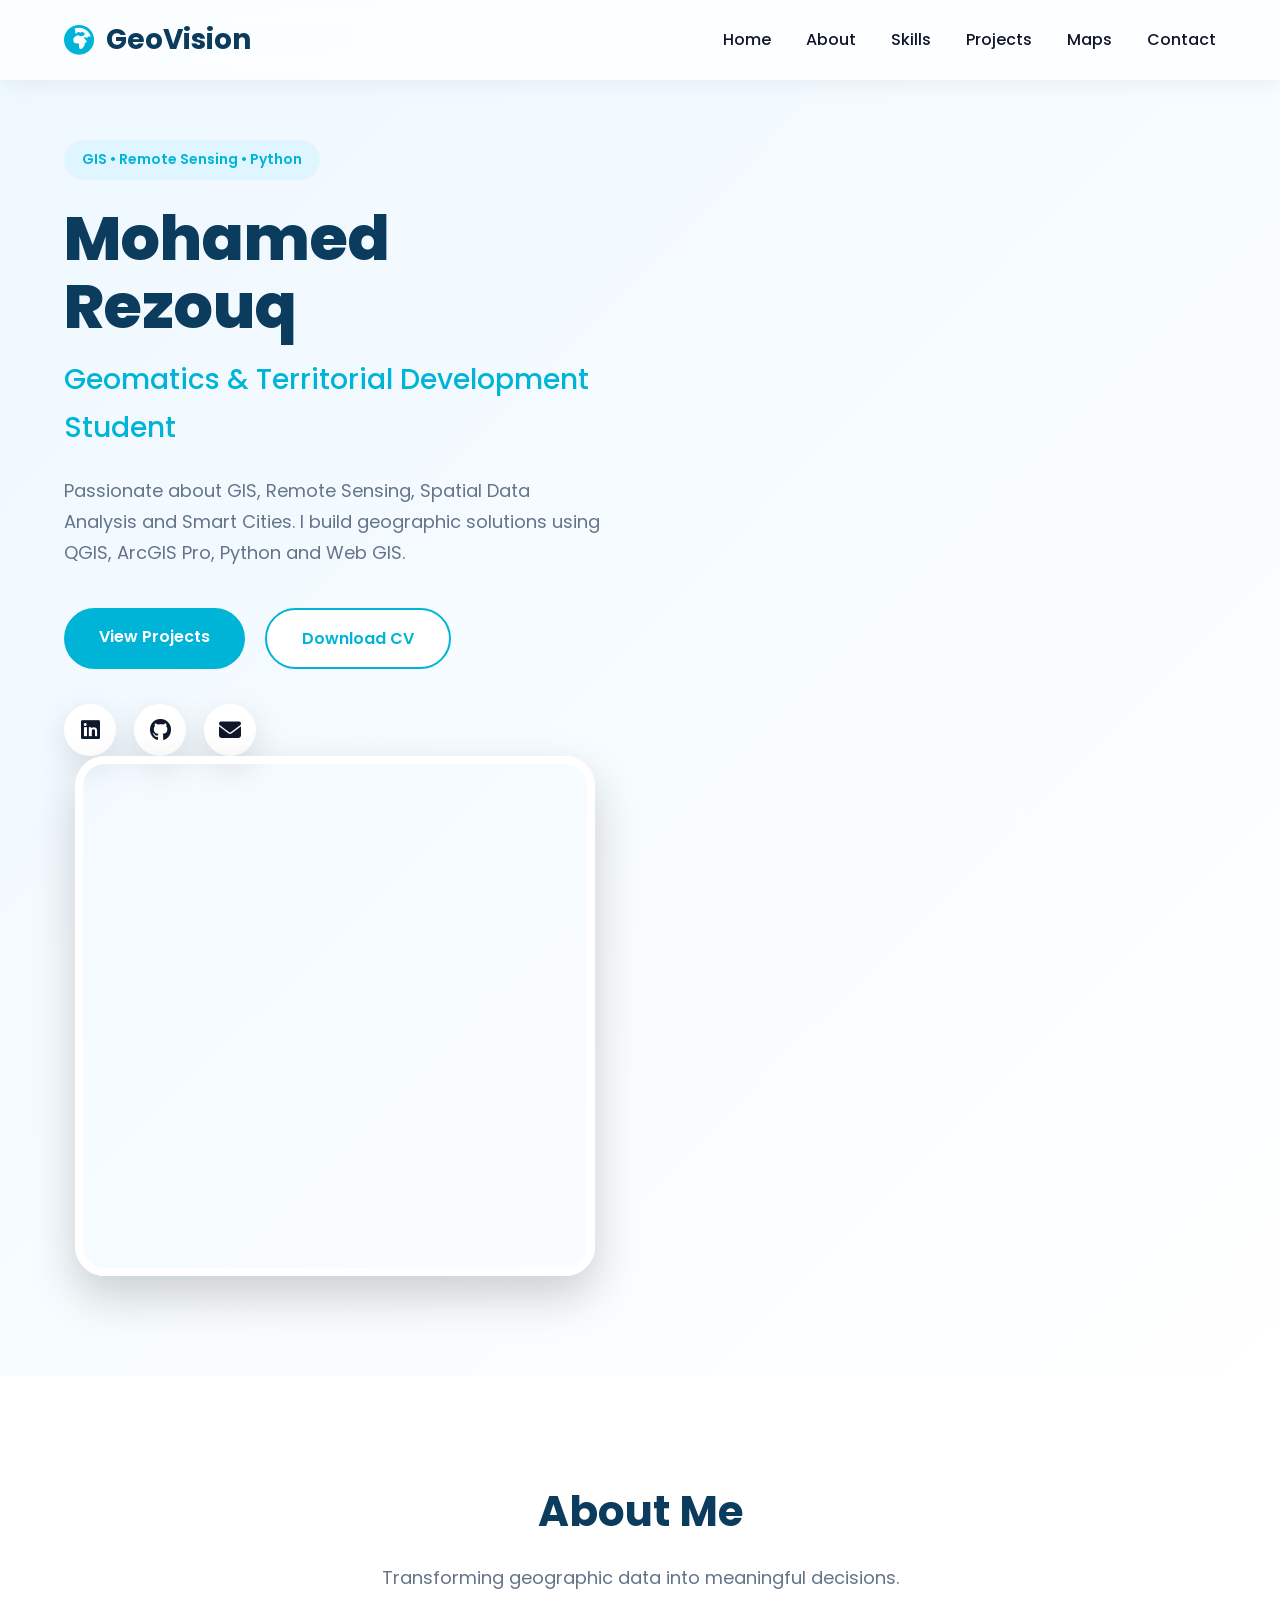
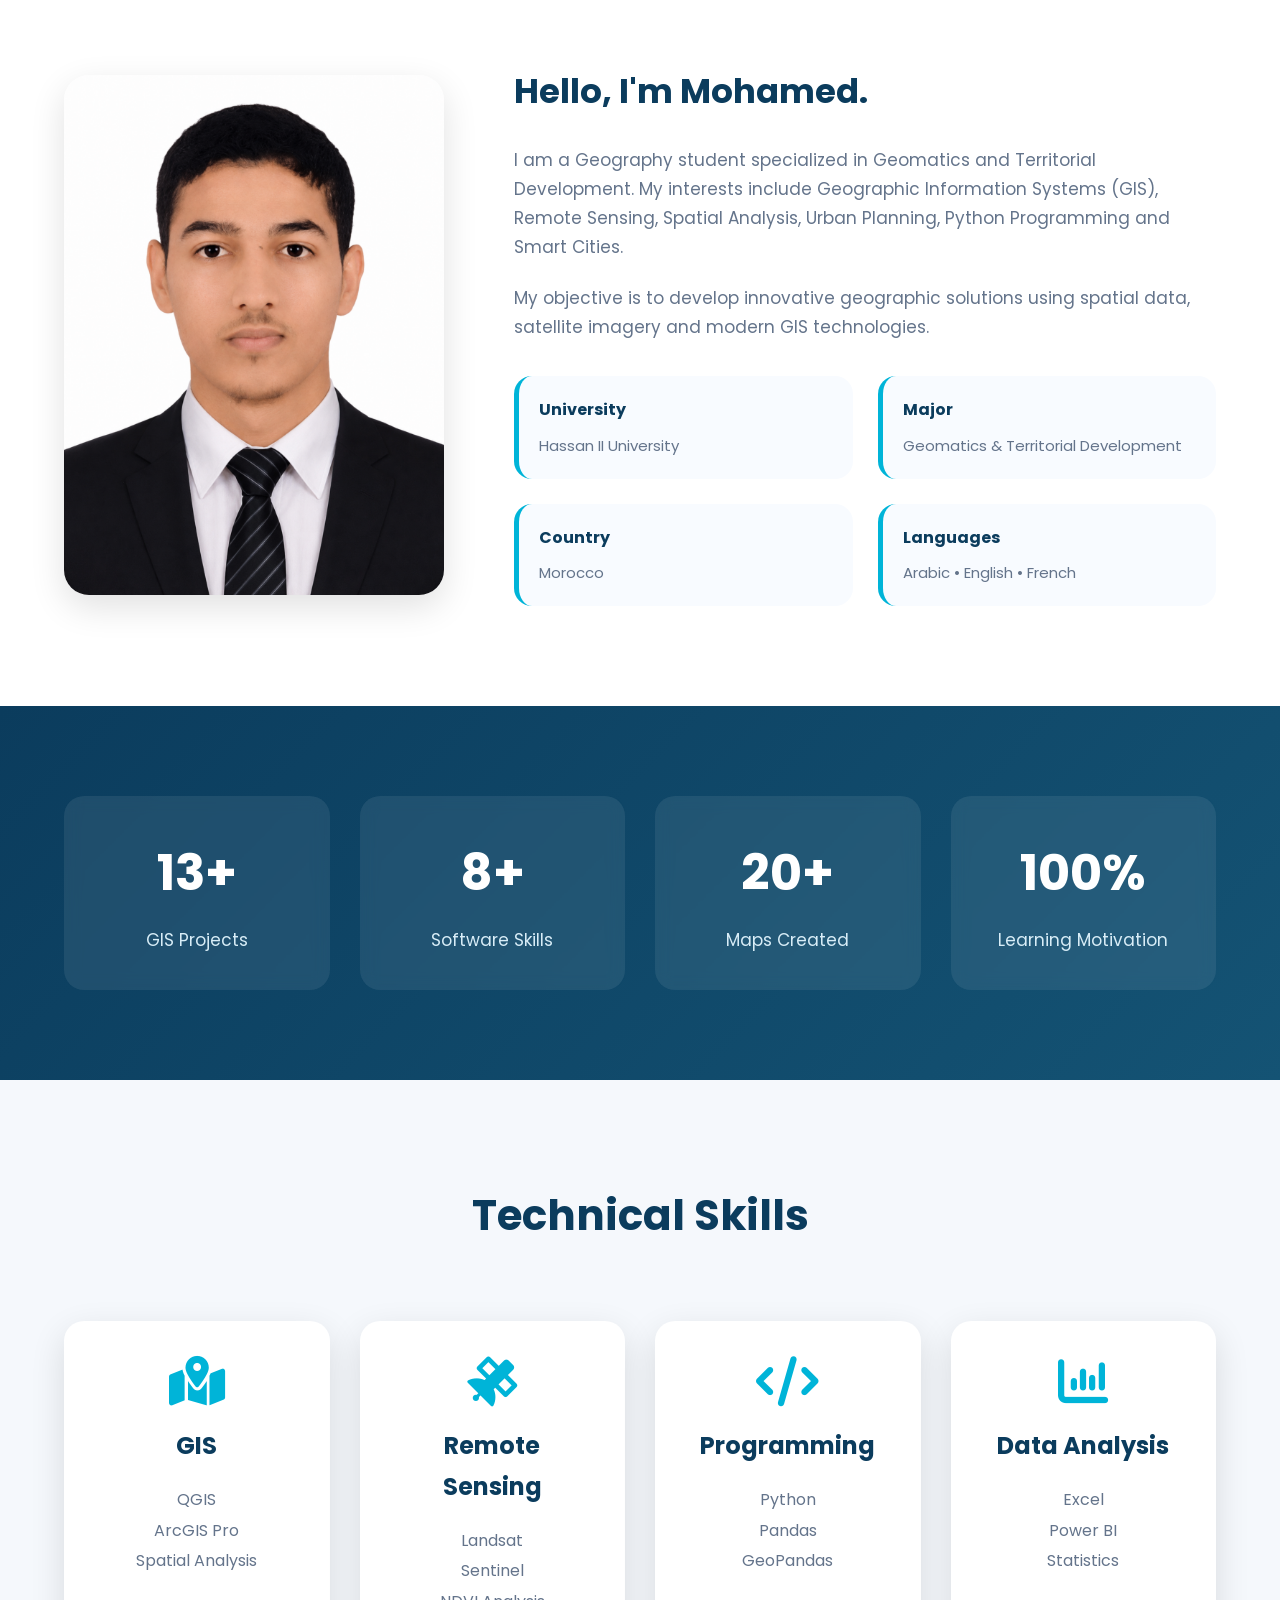
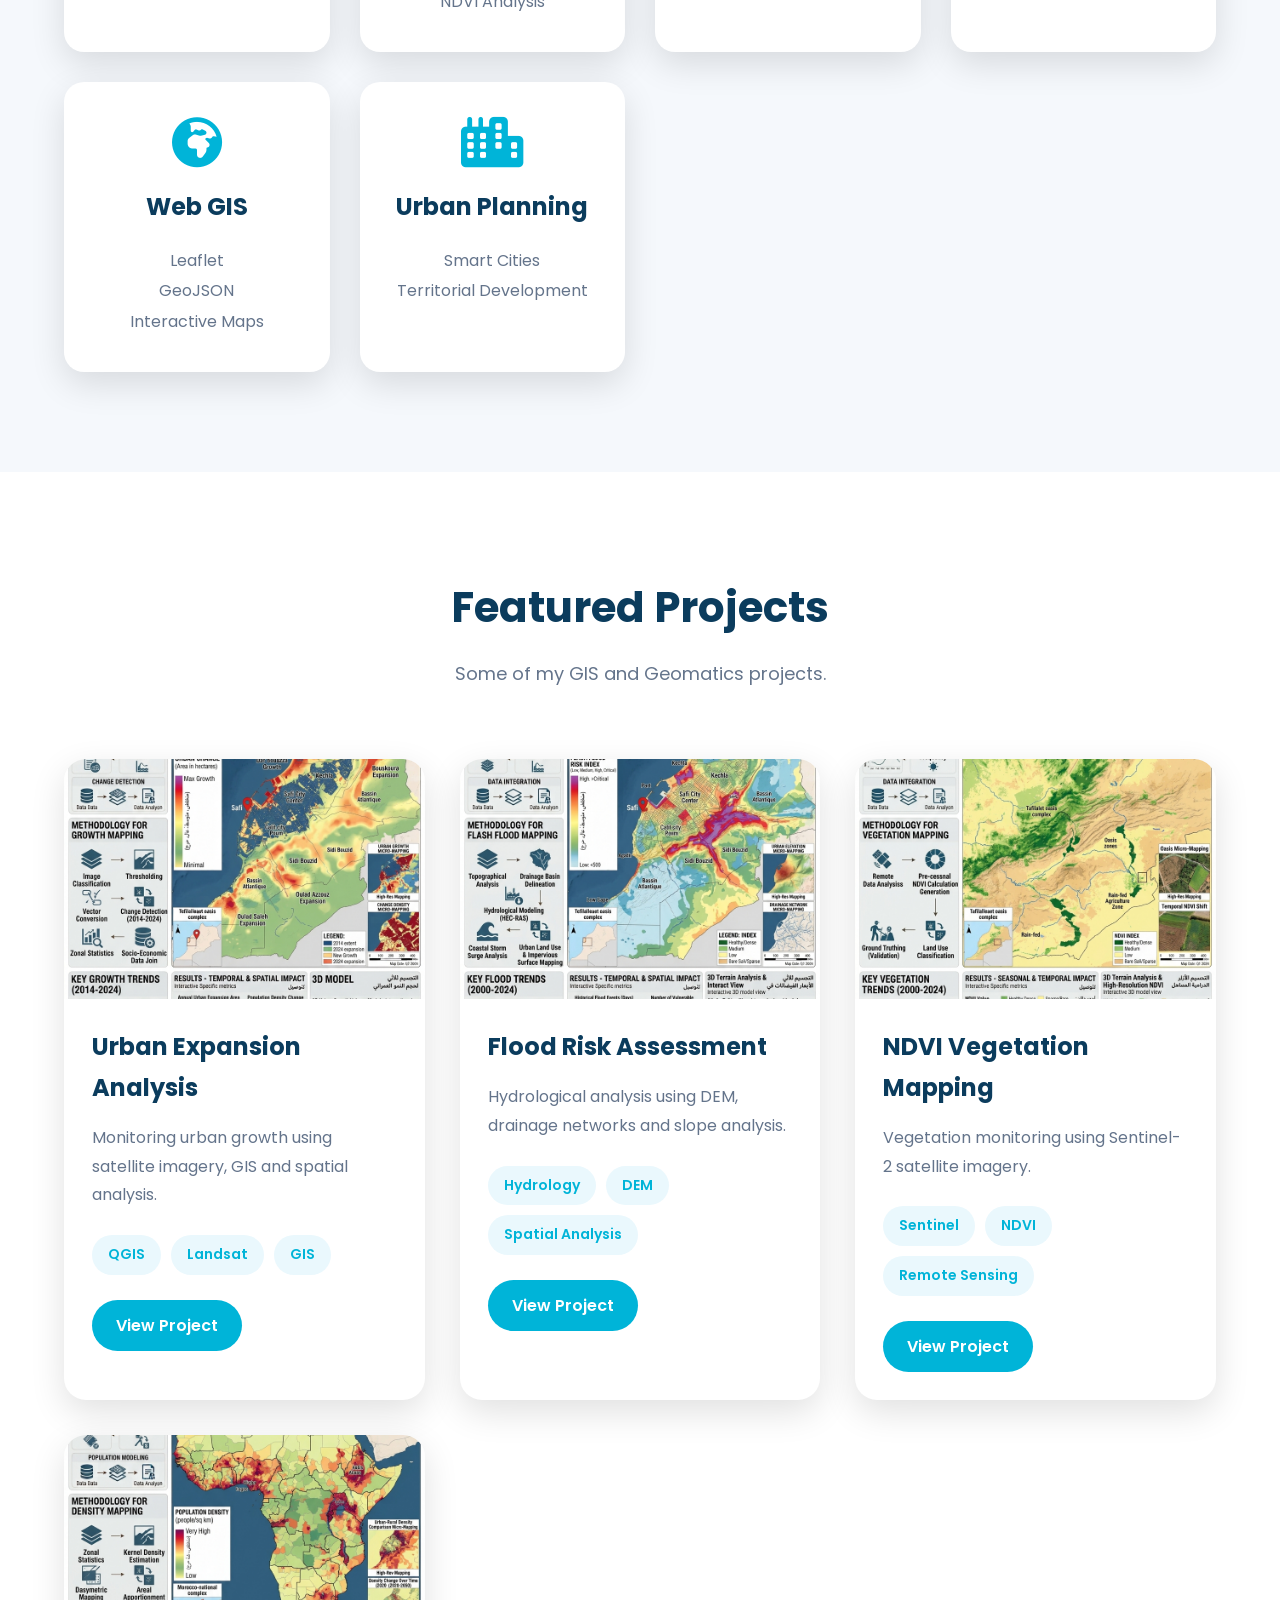
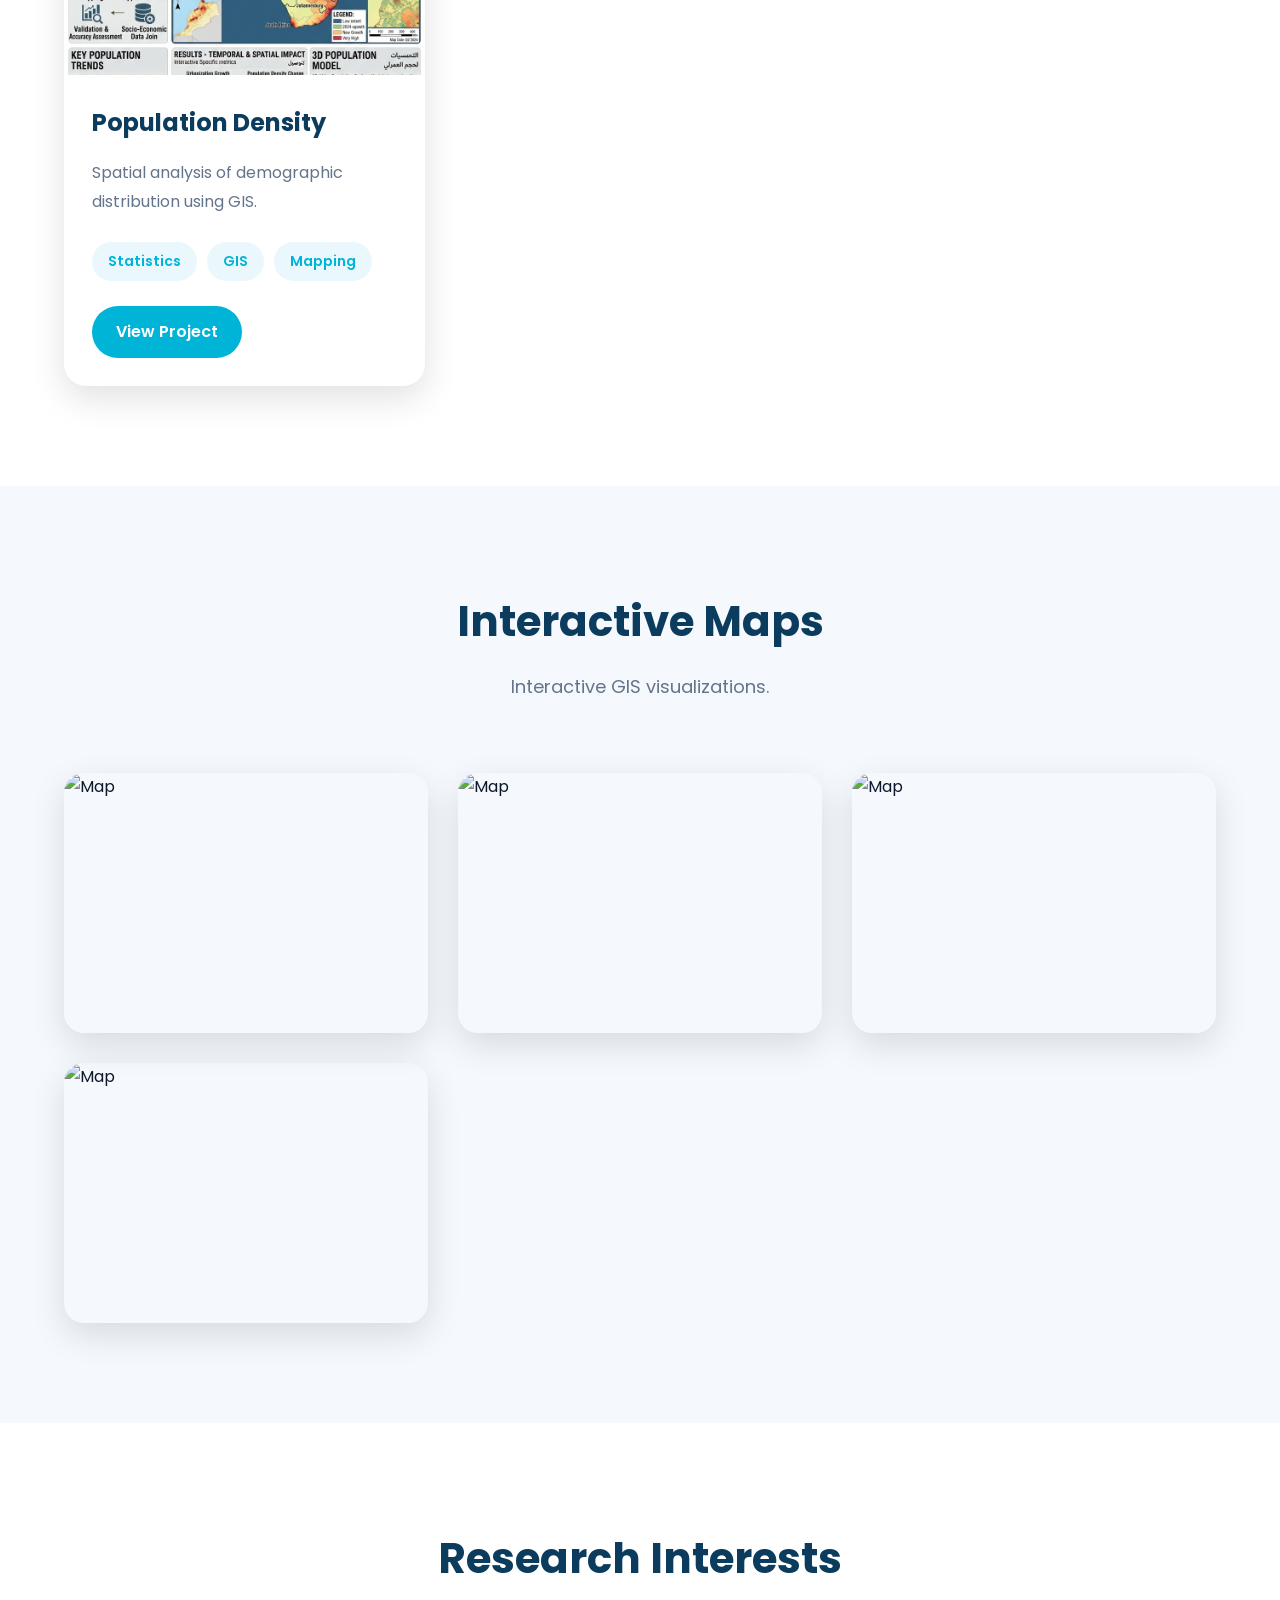
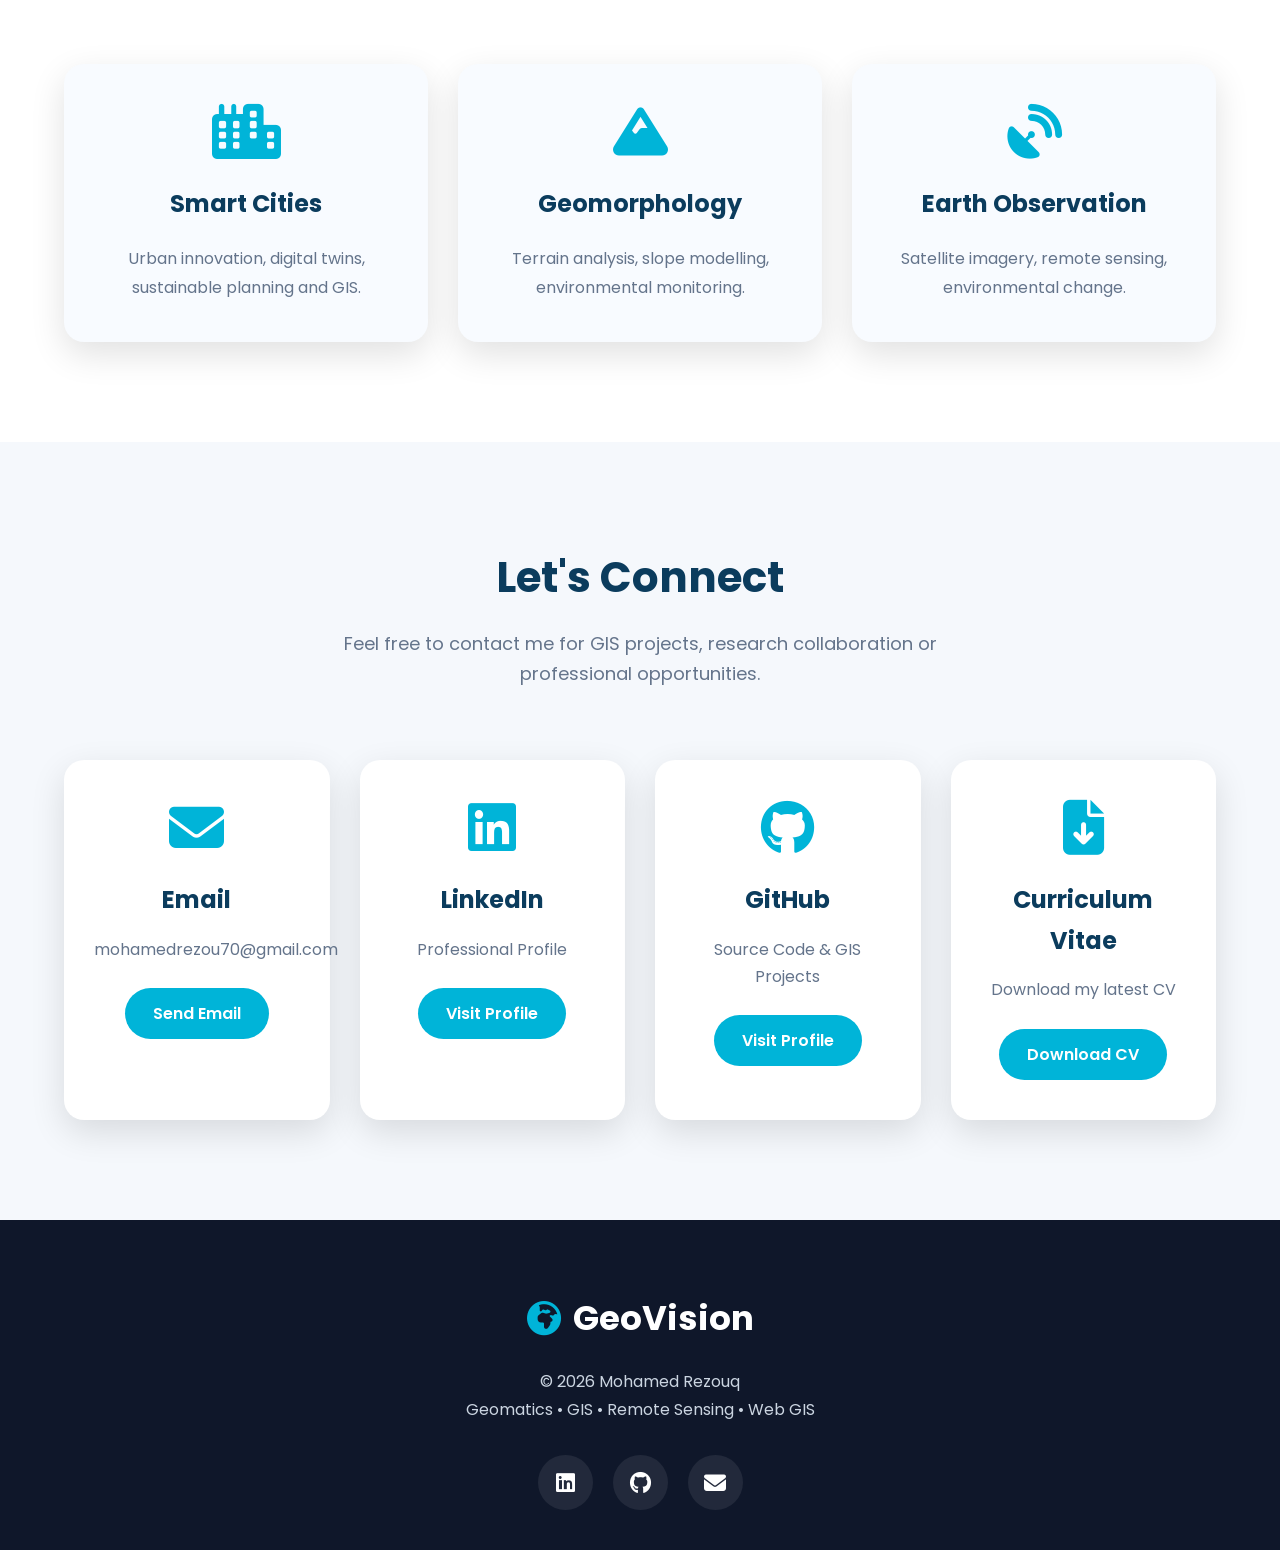
==== index.html @ a1841807 "Update index.html" ====
<!DOCTYPE html>
<html lang="en">

<head>

    <meta charset="UTF-8">
    <meta name="viewport" content="width=device-width, initial-scale=1.0">

    <title>Mohamed Rezouq | GeoVision Portfolio</title>

    <meta name="description"
        content="Professional Geomatics & Territorial Development Portfolio">

    <link rel="stylesheet" href="style.css">

    <!-- Google Font -->
    <link rel="preconnect" href="https://fonts.googleapis.com">

    <link rel="preconnect" href="https://fonts.gstatic.com" crossorigin>

    <link href="https://fonts.googleapis.com/css2?family=Poppins:wght@300;400;500;600;700&display=swap"
        rel="stylesheet">

    <!-- Font Awesome -->
    <link rel="stylesheet"
        href="https://cdnjs.cloudflare.com/ajax/libs/font-awesome/6.7.2/css/all.min.css">

    <!-- Leaflet -->
    <link rel="stylesheet"
        href="https://unpkg.com/leaflet@1.9.4/dist/leaflet.css">

</head>

<body>


<!-- ================= NAVBAR ================= -->

<header class="header">

    <div class="container">

        <a href="#" class="logo">

            <i class="fa-solid fa-earth-africa"></i>

            GeoVision

        </a>


        <nav class="navbar">

            <ul>

                <li><a href="#home">Home</a></li>

                <li><a href="#about">About</a></li>

                <li><a href="#skills">Skills</a></li>

                <li><a href="#projects">Projects</a></li>

                <li><a href="#maps">Maps</a></li>

                <li><a href="#contact">Contact</a></li>

            </ul>

        </nav>


        <div class="menu-btn">

            <i class="fa-solid fa-bars"></i>

        </div>

    </div>

</header>



<!-- ================= HERO ================= -->

<section class="hero" id="home">

    <div class="container hero-container">


        <div class="hero-content">

            <span class="tag">

                GIS • Remote Sensing • Python

            </span>


            <h1>

                Mohamed Rezouq

            </h1>


            <h2>

                Geomatics & Territorial Development Student

            </h2>


            <p>

                Passionate about GIS, Remote Sensing,
                Spatial Data Analysis and Smart Cities.
                I build geographic solutions using
                QGIS, ArcGIS Pro, Python and Web GIS.

            </p>


            <div class="hero-buttons">

                <a href="#projects" class="btn">

                    View Projects

                </a>


                <a href="cv/MOHAMED REZOUQ.pdf"

                    class="btn btn-outline"

                    target="_blank">

                    Download CV

                </a>

            </div>



<div class="social-icons">

    <a href="https://www.linkedin.com/in/mohamed-rezouq/"
       target="_blank">

        <i class="fab fa-linkedin"></i>

    </a>

    <a href="https://github.com/mohamedrezouq55-debug"
       target="_blank">

        <i class="fab fa-github"></i>

    </a>

    <a href="mailto:mohamedrezou70@gmail.com">

        <i class="fa-solid fa-envelope"></i>

    </a>

</div>



        <div class="hero-map">

            <div id="main-map"></div>

        </div>

    </div>

</section>
</section>
<!-- ================= ABOUT ================= -->

<section class="about section" id="about">

    <div class="container">

        <div class="section-title">

            <h2>About Me</h2>

            <p>
                Transforming geographic data into meaningful decisions.
            </p>

        </div>


        <div class="about-grid">


            <div class="about-image">

                <img src="images/profile.png"
                    alt="Mohamed Rezouq">

            </div>



            <div class="about-content">

                <h3>

                    Hello, I'm Mohamed.

                </h3>


                <p>

                    I am a Geography student specialized in
                    Geomatics and Territorial Development.

                    My interests include Geographic Information
                    Systems (GIS), Remote Sensing,
                    Spatial Analysis, Urban Planning,
                    Python Programming and Smart Cities.

                </p>


                <p>

                    My objective is to develop innovative
                    geographic solutions using spatial data,
                    satellite imagery and modern GIS
                    technologies.

                </p>


                <div class="about-info">

                    <div>

                        <strong>University</strong>

                        <span>Hassan II University</span>

                    </div>



                    <div>

                        <strong>Major</strong>

                        <span>Geomatics & Territorial Development</span>

                    </div>



                    <div>

                        <strong>Country</strong>

                        <span>Morocco</span>

                    </div>



                    <div>

                        <strong>Languages</strong>

                        <span>Arabic • English • French</span>

                    </div>

                </div>


            </div>

        </div>

    </div>

</section>





<!-- ================= STATISTICS ================= -->

<section class="stats">

    <div class="container stats-grid">


        <div class="stat-box">

            <h2>13+</h2>

            <p>GIS Projects</p>

        </div>



        <div class="stat-box">

            <h2>8+</h2>

            <p>Software Skills</p>

        </div>



        <div class="stat-box">

            <h2>20+</h2>

            <p>Maps Created</p>

        </div>



        <div class="stat-box">

            <h2>100%</h2>

            <p>Learning Motivation</p>

        </div>


    </div>

</section>





<!-- ================= SKILLS ================= -->

<section class="skills section" id="skills">

    <div class="container">

        <div class="section-title">

            <h2>

                Technical Skills

            </h2>

        </div>


        <div class="skills-grid">



            <div class="skill-card">

                <i class="fa-solid fa-map-location-dot"></i>

                <h3>GIS</h3>

                <p>

                    QGIS<br>
                    ArcGIS Pro<br>
                    Spatial Analysis

                </p>

            </div>





            <div class="skill-card">

                <i class="fa-solid fa-satellite"></i>

                <h3>

                    Remote Sensing

                </h3>

                <p>

                    Landsat<br>
                    Sentinel<br>
                    NDVI Analysis

                </p>

            </div>





            <div class="skill-card">

                <i class="fa-solid fa-code"></i>

                <h3>

                    Programming

                </h3>

                <p>

                    Python<br>
                    Pandas<br>
                    GeoPandas

                </p>

            </div>





            <div class="skill-card">

                <i class="fa-solid fa-chart-column"></i>

                <h3>

                    Data Analysis

                </h3>

                <p>

                    Excel<br>
                    Power BI<br>
                    Statistics

                </p>

            </div>





            <div class="skill-card">

                <i class="fa-solid fa-earth-africa"></i>

                <h3>

                    Web GIS

                </h3>

                <p>

                    Leaflet<br>
                    GeoJSON<br>
                    Interactive Maps

                </p>

            </div>





            <div class="skill-card">

                <i class="fa-solid fa-city"></i>

                <h3>

                    Urban Planning

                </h3>

                <p>

                    Smart Cities<br>
                    Territorial Development

                </p>

            </div>

        </div>

    </div>

</section>
<!-- ================= PROJECTS ================= -->

<section class="projects section" id="projects">

    <div class="container">

        <div class="section-title">

            <h2>Featured Projects</h2>

            <p>
                Some of my GIS and Geomatics projects.
            </p>

        </div>

        <div class="projects-grid">


            <article class="project-card">

                <img src="images/7.png"
                    alt="Urban Analysis">

                <div class="project-content">

                    <h3>Urban Expansion Analysis</h3>

                    <p>

                        Monitoring urban growth using
                        satellite imagery, GIS and
                        spatial analysis.

                    </p>

                    <div class="project-tags">

                        <span>QGIS</span>
                        <span>Landsat</span>
                        <span>GIS</span>

                    </div>

                    <a href="#" class="btn-small">

                        View Project

                    </a>

                </div>

            </article>




            <article class="project-card">

                <img src="images/4.png"
                    alt="Flood Risk">

                <div class="project-content">

                    <h3>Flood Risk Assessment</h3>

                    <p>

                        Hydrological analysis using DEM,
                        drainage networks and slope
                        analysis.

                    </p>

                    <div class="project-tags">

                        <span>Hydrology</span>
                        <span>DEM</span>
                        <span>Spatial Analysis</span>

                    </div>

                    <a href="#" class="btn-small">

                        View Project

                    </a>

                </div>

            </article>





            <article class="project-card">

                <img src="images/321.png"
                    alt="NDVI">

                <div class="project-content">

                    <h3>NDVI Vegetation Mapping</h3>

                    <p>

                        Vegetation monitoring using
                        Sentinel-2 satellite imagery.

                    </p>

                    <div class="project-tags">

                        <span>Sentinel</span>
                        <span>NDVI</span>
                        <span>Remote Sensing</span>

                    </div>

                    <a href="#" class="btn-small">

                        View Project

                    </a>

                </div>

            </article>



            <article class="project-card">

                <img src="images/8.png"
                    alt="Population Density">

                <div class="project-content">

                    <h3>Population Density</h3>

                    <p>

                        Spatial analysis of demographic
                        distribution using GIS.

                    </p>

                    <div class="project-tags">

                        <span>Statistics</span>
                        <span>GIS</span>
                        <span>Mapping</span>

                    </div>

                    <a href="#" class="btn-small">

                        View Project

                    </a>

                </div>

            </article>

        </div>

    </div>

</section>






<!-- ================= MAP GALLERY ================= -->

<section class="maps section" id="maps">

    <div class="container">

        <div class="section-title">

            <h2>Interactive Maps</h2>

            <p>

                Interactive GIS visualizations.

            </p>

        </div>


        <div class="maps-grid">


            <div class="map-item">

                <img src="images/map1.jpg"
                    alt="Map">

                <div class="overlay">

                    <h3>

                        Urban Growth

                    </h3>

                    <a href="#" class="btn-small">

                        Open Map

                    </a>

                </div>

            </div>




            <div class="map-item">

                <img src="images/map2.jpg"
                    alt="Map">

                <div class="overlay">

                    <h3>

                        Flood Hazard

                    </h3>

                    <a href="#" class="btn-small">

                        Open Map

                    </a>

                </div>

            </div>




            <div class="map-item">

                <img src="images/map3.jpg"
                    alt="Map">

                <div class="overlay">

                    <h3>

                        NDVI Analysis

                    </h3>

                    <a href="#" class="btn-small">

                        Open Map

                    </a>

                </div>

            </div>




            <div class="map-item">

                <img src="images/map4.jpg"
                    alt="Map">

                <div class="overlay">

                    <h3>

                        Land Use

                    </h3>

                    <a href="#" class="btn-small">

                        Open Map

                    </a>

                </div>

            </div>

        </div>

    </div>

</section>







<!-- ================= RESEARCH ================= -->

<section class="research section">

    <div class="container">

        <div class="section-title">

            <h2>

                Research Interests

            </h2>

        </div>

        <div class="research-grid">

            <div class="research-card">

                <i class="fa-solid fa-city"></i>

                <h3>

                    Smart Cities

                </h3>

                <p>

                    Urban innovation, digital twins,
                    sustainable planning and GIS.

                </p>

            </div>



            <div class="research-card">

                <i class="fa-solid fa-mountain"></i>

                <h3>

                    Geomorphology

                </h3>

                <p>

                    Terrain analysis,
                    slope modelling,
                    environmental monitoring.

                </p>

            </div>



            <div class="research-card">

                <i class="fa-solid fa-satellite-dish"></i>

                <h3>

                    Earth Observation

                </h3>

                <p>

                    Satellite imagery,
                    remote sensing,
                    environmental change.

                </p>

            </div>

        </div>

    </div>

</section>
<!-- ================= CONTACT ================= -->

<section class="contact section" id="contact">

    <div class="container">

        <div class="section-title">

            <h2>Let's Connect</h2>

            <p>
                Feel free to contact me for GIS projects,
                research collaboration or professional opportunities.
            </p>

        </div>


        <div class="contact-grid">


            <div class="contact-card">

                <i class="fa-solid fa-envelope"></i>

                <h3>Email</h3>

                <p>mohamedrezou70@gmail.com</p>

               <a href="mailto:mohamedrezou70@gmail.com">

                    Send Email

                </a>

            </div>




            <div class="contact-card">

                <i class="fab fa-linkedin"></i>

                <h3>LinkedIn</h3>

                <p>Professional Profile</p>

                <a href="https://www.linkedin.com/in/mohamed-rezouq/"
                    target="_blank">

                    Visit Profile

                </a>

            </div>





            <div class="contact-card">

                <i class="fab fa-github"></i>

                <h3>GitHub</h3>

                <p>Source Code & GIS Projects</p>

                <a href="https://github.com/mohamedrezouq55-debug">

                    Visit Profile

                </a>

            </div>





            <div class="contact-card">

                <i class="fa-solid fa-file-arrow-down"></i>

                <h3>Curriculum Vitae</h3>

                <p>Download my latest CV</p>

                <a href="cv/MOHAMED REZOUQ.pdf"
                    target="_blank">

                    Download CV

                </a>

            </div>

        </div>

    </div>

</section>





<!-- ================= FOOTER ================= -->

<footer>

    <div class="container">

        <div class="footer-logo">

            <i class="fa-solid fa-earth-africa"></i>

            <span>GeoVision</span>

        </div>



        <p>

            © 2026 Mohamed Rezouq

            <br>

            Geomatics • GIS • Remote Sensing • Web GIS

        </p>



        <div class="footer-social">

            <a href="https://www.linkedin.com/in/mohamed-rezouq/"
                target="_blank">

                <i class="fab fa-linkedin"></i>

            </a>



            <a href="https://github.com/mohamedrezouq55-debug">

                <i class="fab fa-github"></i>

            </a>



           <a href="mailto:mohamedrezou70@gmail.com">

                <i class="fa-solid fa-envelope"></i>

            </a>

        </div>

    </div>

</footer>





<!-- ================= JAVASCRIPT ================= -->

<script src="https://unpkg.com/leaflet@1.9.4/dist/leaflet.js"></script>

<script src="script.js"></script>

</body>

</html>
---- style.css ----
/* ==========================================
   GeoVision Portfolio
   Style.css
   Part 1
========================================== */

/* Google Font */

@import url('https://fonts.googleapis.com/css2?family=Poppins:wght@300;400;500;600;700;800&display=swap');


/* ============= VARIABLES ============= */

:root{

    --primary:#0B3C5D;
    --secondary:#00B4D8;
    --accent:#38BDF8;

    --dark:#0F172A;
    --light:#F8FAFC;

    --white:#FFFFFF;

    --gray:#64748B;

    --shadow:0 12px 35px rgba(0,0,0,.12);

    --radius:18px;

}



/* ============= RESET ============= */

*{

margin:0;
padding:0;
box-sizing:border-box;

}



html{

scroll-behavior:smooth;

}



body{

font-family:'Poppins',sans-serif;

background:#F5F7FB;

color:var(--dark);

line-height:1.7;

overflow-x:hidden;

}



/* ============= CONTAINER ============= */

.container{

width:min(1200px,90%);

margin:auto;

}



/* ============= LINKS ============= */

a{

text-decoration:none;

color:inherit;

}



img{

display:block;

width:100%;

}



/* ============= HEADER ============= */

.header{

position:fixed;

top:0;

left:0;

width:100%;

z-index:999;

background:rgba(255,255,255,.75);

backdrop-filter:blur(15px);

box-shadow:0 5px 20px rgba(0,0,0,.05);

}



.header .container{

display:flex;

justify-content:space-between;

align-items:center;

height:80px;

}



/* Logo */

.logo{

font-size:28px;

font-weight:700;

color:var(--primary);

display:flex;

align-items:center;

gap:12px;

}



.logo i{

color:var(--secondary);

font-size:30px;

}



/* Navigation */

.navbar ul{

display:flex;

gap:35px;

list-style:none;

}



.navbar a{

font-weight:500;

transition:.3s;

}



.navbar a:hover{

color:var(--secondary);

}



/* Mobile Icon */

.menu-btn{

display:none;

font-size:28px;

cursor:pointer;

}



/* ============= HERO ============= */

.hero{

padding-top:140px;

padding-bottom:100px;

background:linear-gradient(
135deg,
#eef8ff,
#ffffff
);

}



.hero-container{

display:grid;

grid-template-columns:1fr 1fr;

gap:70px;

align-items:center;

}



/* Hero Text */

.tag{

display:inline-block;

padding:8px 18px;

border-radius:50px;

background:#dff5ff;

color:var(--secondary);

font-size:14px;

font-weight:600;

margin-bottom:25px;

}



.hero h1{

font-size:62px;

font-weight:800;

line-height:1.1;

margin-bottom:15px;

color:var(--primary);

}



.hero h2{

font-size:28px;

font-weight:500;

margin-bottom:25px;

color:var(--secondary);

}



.hero p{

font-size:18px;

color:var(--gray);

margin-bottom:40px;

}



/* Buttons */

.hero-buttons{

display:flex;

gap:20px;

margin-bottom:35px;

}



.btn{

display:inline-block;

padding:15px 35px;

background:var(--secondary);

color:white;

border-radius:50px;

font-weight:600;

transition:.35s;

}



.btn:hover{

transform:translateY(-4px);

box-shadow:0 15px 30px rgba(0,180,216,.35);

}



.btn-outline{

background:white;

color:var(--secondary);

border:2px solid var(--secondary);

}



.btn-outline:hover{

background:var(--secondary);

color:white;

}



/* Social Icons */

.social-icons{

display:flex;

gap:18px;

}



.social-icons a{

width:52px;

height:52px;

display:flex;

align-items:center;

justify-content:center;

border-radius:50%;

background:white;

box-shadow:var(--shadow);

font-size:22px;

transition:.35s;

}



.social-icons a:hover{

background:var(--secondary);

color:white;

transform:translateY(-8px);

}



/* Hero Map */

.hero-map{

display:flex;

justify-content:center;

}



#main-map{

width:520px;

height:520px;

border-radius:30px;

overflow:hidden;

box-shadow:0 20px 45px rgba(0,0,0,.18);

border:8px solid white;

}
/* ==========================================
   ABOUT SECTION
========================================== */

.section{

padding:100px 0;

}



.section-title{

text-align:center;

margin-bottom:70px;

}



.section-title h2{

font-size:42px;

font-weight:700;

color:var(--primary);

margin-bottom:15px;

}



.section-title p{

font-size:18px;

color:var(--gray);

max-width:700px;

margin:auto;

}



/* ==========================================
   ABOUT
========================================== */

.about{

background:white;

}



.about-grid{

display:grid;

grid-template-columns:380px 1fr;

gap:70px;

align-items:center;

}



.about-image{

border-radius:25px;

overflow:hidden;

box-shadow:var(--shadow);

}



.about-image img{

height:520px;

object-fit:cover;

transition:.5s;

}



.about-image:hover img{

transform:scale(1.05);

}



.about-content h3{

font-size:34px;

margin-bottom:25px;

color:var(--primary);

}



.about-content p{

margin-bottom:22px;

font-size:17px;

color:var(--gray);

}



.about-info{

display:grid;

grid-template-columns:repeat(2,1fr);

gap:25px;

margin-top:35px;

}



.about-info div{

background:#f8fbff;

padding:20px;

border-radius:18px;

border-left:5px solid var(--secondary);

transition:.3s;

}



.about-info div:hover{

transform:translateY(-6px);

box-shadow:var(--shadow);

}



.about-info strong{

display:block;

margin-bottom:8px;

font-size:16px;

color:var(--primary);

}



.about-info span{

color:var(--gray);

font-size:15px;

}





/* ==========================================
   STATISTICS
========================================== */

.stats{

background:linear-gradient(
135deg,
#0B3C5D,
#145374
);

padding:90px 0;

}



.stats-grid{

display:grid;

grid-template-columns:repeat(4,1fr);

gap:30px;

}



.stat-box{

background:rgba(255,255,255,.08);

padding:35px;

border-radius:20px;

text-align:center;

backdrop-filter:blur(8px);

transition:.35s;

}



.stat-box:hover{

transform:translateY(-10px);

background:rgba(255,255,255,.12);

}



.stat-box h2{

font-size:50px;

font-weight:700;

color:white;

margin-bottom:10px;

}



.stat-box p{

font-size:17px;

color:#d8edf7;

}





/* ==========================================
   SKILLS
========================================== */

.skills{

background:#f5f8fc;

}



.skills-grid{

display:grid;

grid-template-columns:repeat(auto-fit,minmax(260px,1fr));

gap:30px;

}



.skill-card{

background:white;

padding:35px;

border-radius:20px;

text-align:center;

box-shadow:var(--shadow);

transition:.35s;

}



.skill-card:hover{

transform:translateY(-12px);

}



.skill-card i{

font-size:50px;

margin-bottom:20px;

color:var(--secondary);

}



.skill-card h3{

font-size:24px;

margin-bottom:18px;

color:var(--primary);

}



.skill-card p{

color:var(--gray);

line-height:1.9;

}





/* ==========================================
   SIMPLE FADE ANIMATION
========================================== */

.fade-up{

opacity:0;

transform:translateY(50px);

transition:all .8s ease;

}



.fade-up.show{

opacity:1;

transform:translateY(0);

}
/* ==========================================
   PROJECTS SECTION
========================================== */

.projects{

background:white;

}



.projects-grid{

display:grid;

grid-template-columns:repeat(auto-fit,minmax(330px,1fr));

gap:35px;

margin-top:60px;

}



.project-card{

background:white;

border-radius:22px;

overflow:hidden;

box-shadow:var(--shadow);

transition:.4s;

}



.project-card:hover{

transform:translateY(-12px);

box-shadow:0 25px 50px rgba(0,0,0,.18);

}



.project-card img{

height:240px;

object-fit:cover;

transition:.5s;

}



.project-card:hover img{

transform:scale(1.08);

}



.project-content{

padding:28px;

}



.project-content h3{

font-size:24px;

color:var(--primary);

margin-bottom:15px;

}



.project-content p{

color:var(--gray);

line-height:1.8;

margin-bottom:25px;

}



.project-tags{

display:flex;

flex-wrap:wrap;

gap:10px;

margin-bottom:25px;

}



.project-tags span{

padding:8px 16px;

background:#eaf8fd;

color:var(--secondary);

font-size:14px;

border-radius:40px;

font-weight:600;

}



.btn-small{

display:inline-block;

padding:12px 24px;

background:var(--secondary);

color:white;

border-radius:40px;

transition:.35s;

font-weight:600;

}



.btn-small:hover{

background:var(--primary);

}





/* ==========================================
   MAPS SECTION
========================================== */

.maps{

background:#f5f8fc;

}



.maps-grid{

display:grid;

grid-template-columns:repeat(auto-fit,minmax(300px,1fr));

gap:30px;

margin-top:60px;

}



.map-item{

position:relative;

overflow:hidden;

border-radius:20px;

box-shadow:var(--shadow);

cursor:pointer;

}



.map-item img{

height:260px;

object-fit:cover;

transition:.6s;

}



.map-item:hover img{

transform:scale(1.12);

}



.overlay{

position:absolute;

inset:0;

display:flex;

flex-direction:column;

justify-content:center;

align-items:center;

background:rgba(11,60,93,.80);

opacity:0;

transition:.45s;

}



.map-item:hover .overlay{

opacity:1;

}



.overlay h3{

color:white;

font-size:28px;

margin-bottom:20px;

}





/* ==========================================
   RESEARCH
========================================== */

.research{

background:white;

}



.research-grid{

display:grid;

grid-template-columns:repeat(auto-fit,minmax(300px,1fr));

gap:30px;

margin-top:60px;

}



.research-card{

background:#f8fbff;

padding:40px;

border-radius:20px;

text-align:center;

transition:.35s;

box-shadow:var(--shadow);

}



.research-card:hover{

transform:translateY(-10px);

}



.research-card i{

font-size:55px;

color:var(--secondary);

margin-bottom:25px;

}



.research-card h3{

font-size:24px;

margin-bottom:20px;

color:var(--primary);

}



.research-card p{

color:var(--gray);

line-height:1.8;

}
/* ==========================================
   CONTACT SECTION
========================================== */

.contact{

background:#f5f8fc;

}



.contact-grid{

display:grid;

grid-template-columns:repeat(auto-fit,minmax(260px,1fr));

gap:30px;

margin-top:60px;

}



.contact-card{

background:white;

padding:40px 30px;

border-radius:20px;

text-align:center;

box-shadow:var(--shadow);

transition:.35s;

}



.contact-card:hover{

transform:translateY(-12px);

}



.contact-card i{

font-size:55px;

color:var(--secondary);

margin-bottom:25px;

}



.contact-card h3{

font-size:24px;

margin-bottom:15px;

color:var(--primary);

}



.contact-card p{

color:var(--gray);

margin-bottom:25px;

}



.contact-card a{

display:inline-block;

padding:12px 28px;

background:var(--secondary);

color:white;

border-radius:40px;

font-weight:600;

transition:.3s;

}



.contact-card a:hover{

background:var(--primary);

}





/* ==========================================
   FOOTER
========================================== */

footer{

background:var(--dark);

padding:70px 0 40px;

color:white;

}



.footer-logo{

display:flex;

justify-content:center;

align-items:center;

gap:12px;

font-size:34px;

font-weight:700;

margin-bottom:20px;

}



.footer-logo i{

color:var(--secondary);

}



footer p{

text-align:center;

color:#cbd5e1;

line-height:1.8;

margin-bottom:30px;

}



.footer-social{

display:flex;

justify-content:center;

gap:20px;

}



.footer-social a{

width:55px;

height:55px;

display:flex;

align-items:center;

justify-content:center;

border-radius:50%;

background:rgba(255,255,255,.08);

font-size:22px;

transition:.35s;

}



.footer-social a:hover{

background:var(--secondary);

transform:translateY(-8px);

}





/* ==========================================
   SCROLLBAR
========================================== */

::-webkit-scrollbar{

width:10px;

}



::-webkit-scrollbar-track{

background:#eef3f8;

}



::-webkit-scrollbar-thumb{

background:var(--secondary);

border-radius:20px;

}



::-webkit-scrollbar-thumb:hover{

background:var(--primary);

}





/* ==========================================
   SELECTION
========================================== */

::selection{

background:var(--secondary);

color:white;

}





/* ==========================================
   RESPONSIVE
========================================== */

@media(max-width:1100px){

.hero-container{

grid-template-columns:1fr;

text-align:center;

}



.hero-buttons{

justify-content:center;

}



.social-icons{

justify-content:center;

}



.hero-map{

margin-top:40px;

}



#main-map{

width:100%;

max-width:500px;

height:450px;

}



.about-grid{

grid-template-columns:1fr;

}



.about-image{

max-width:420px;

margin:auto;

}



.stats-grid{

grid-template-columns:repeat(2,1fr);

}

}





@media(max-width:768px){

.header .container{

height:70px;

}



.navbar{

display:none;

}



.menu-btn{

display:block;

}



.hero{

padding-top:120px;

}



.hero h1{

font-size:42px;

}



.hero h2{

font-size:22px;

}



.hero p{

font-size:16px;

}



.section{

padding:70px 0;

}



.section-title h2{

font-size:34px;

}



.about-info{

grid-template-columns:1fr;

}



.stats-grid{

grid-template-columns:1fr;

}



.projects-grid,

.maps-grid,

.skills-grid,

.research-grid,

.contact-grid{

grid-template-columns:1fr;

}



#main-map{

height:350px;

}

}





@media(max-width:500px){

.hero h1{

font-size:34px;

}



.hero-buttons{

flex-direction:column;

}



.btn{

width:100%;

text-align:center;

}



.social-icons{

flex-wrap:wrap;

}

}
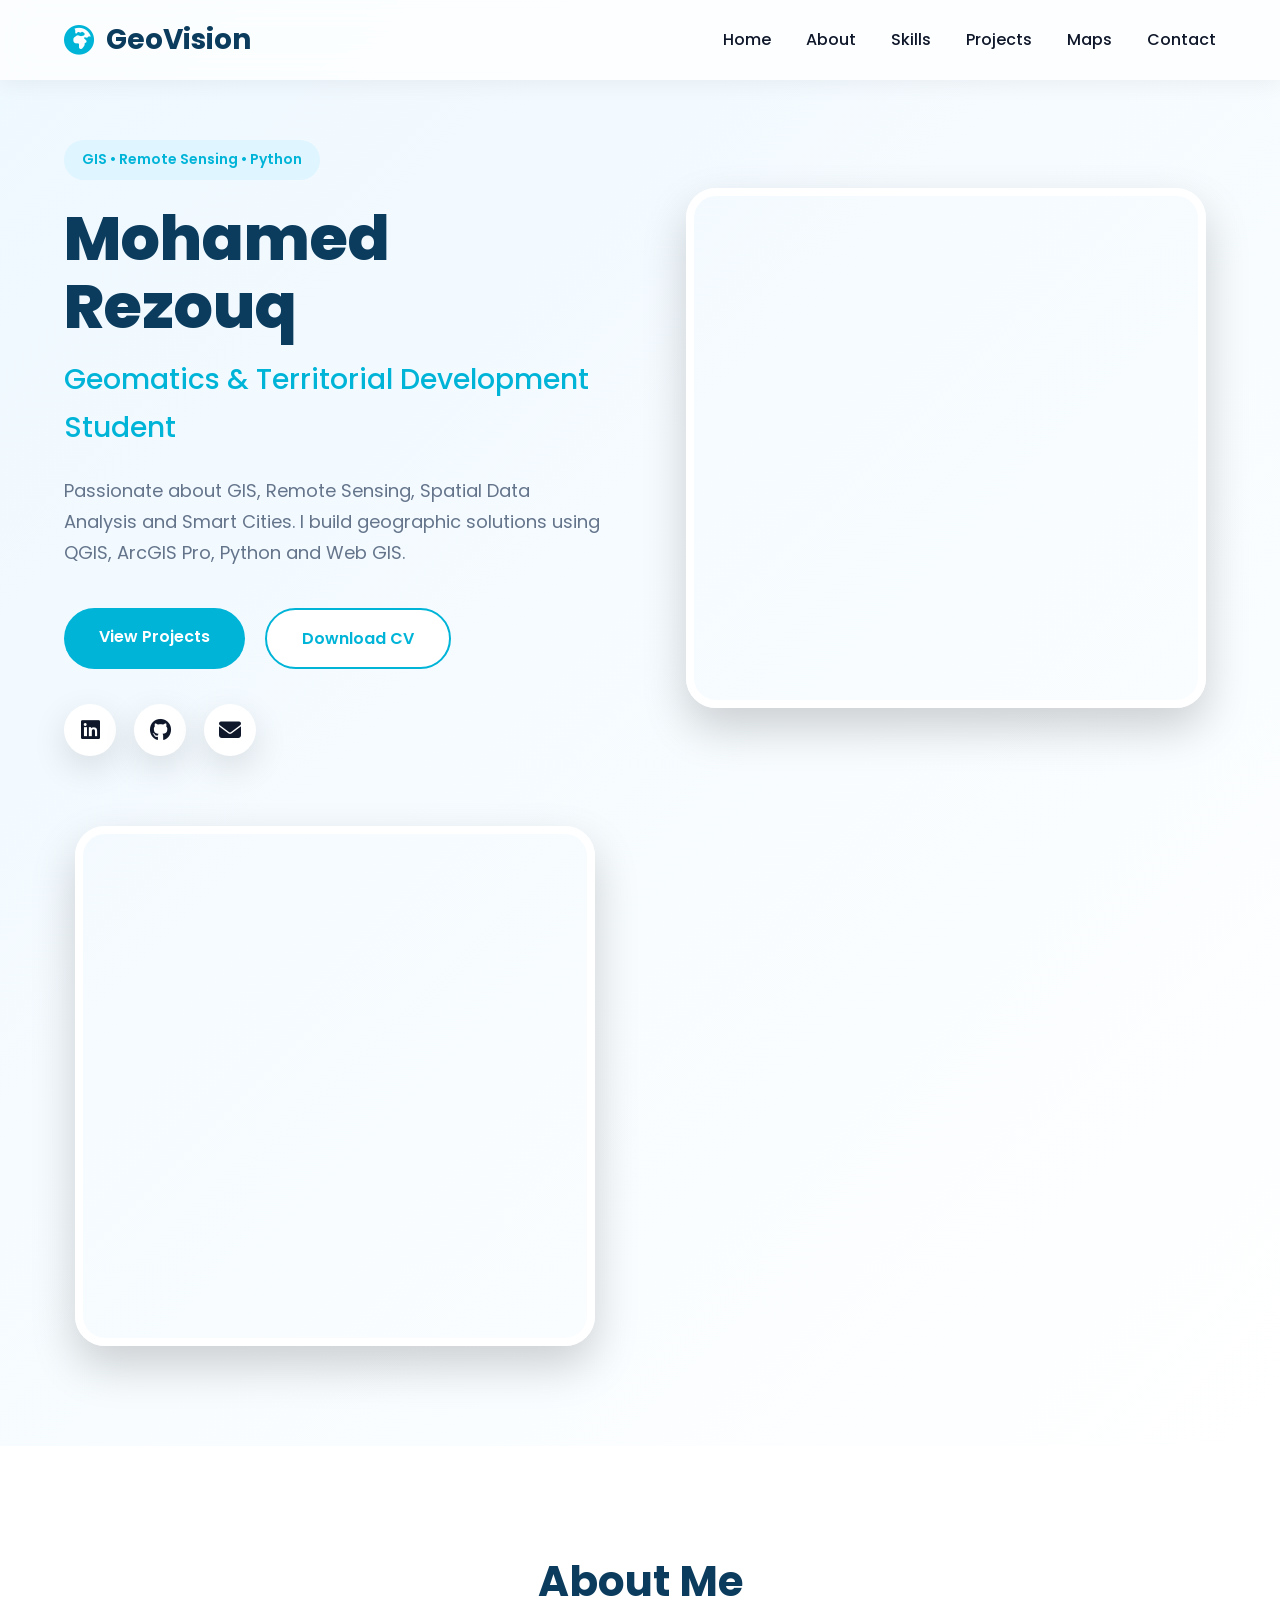
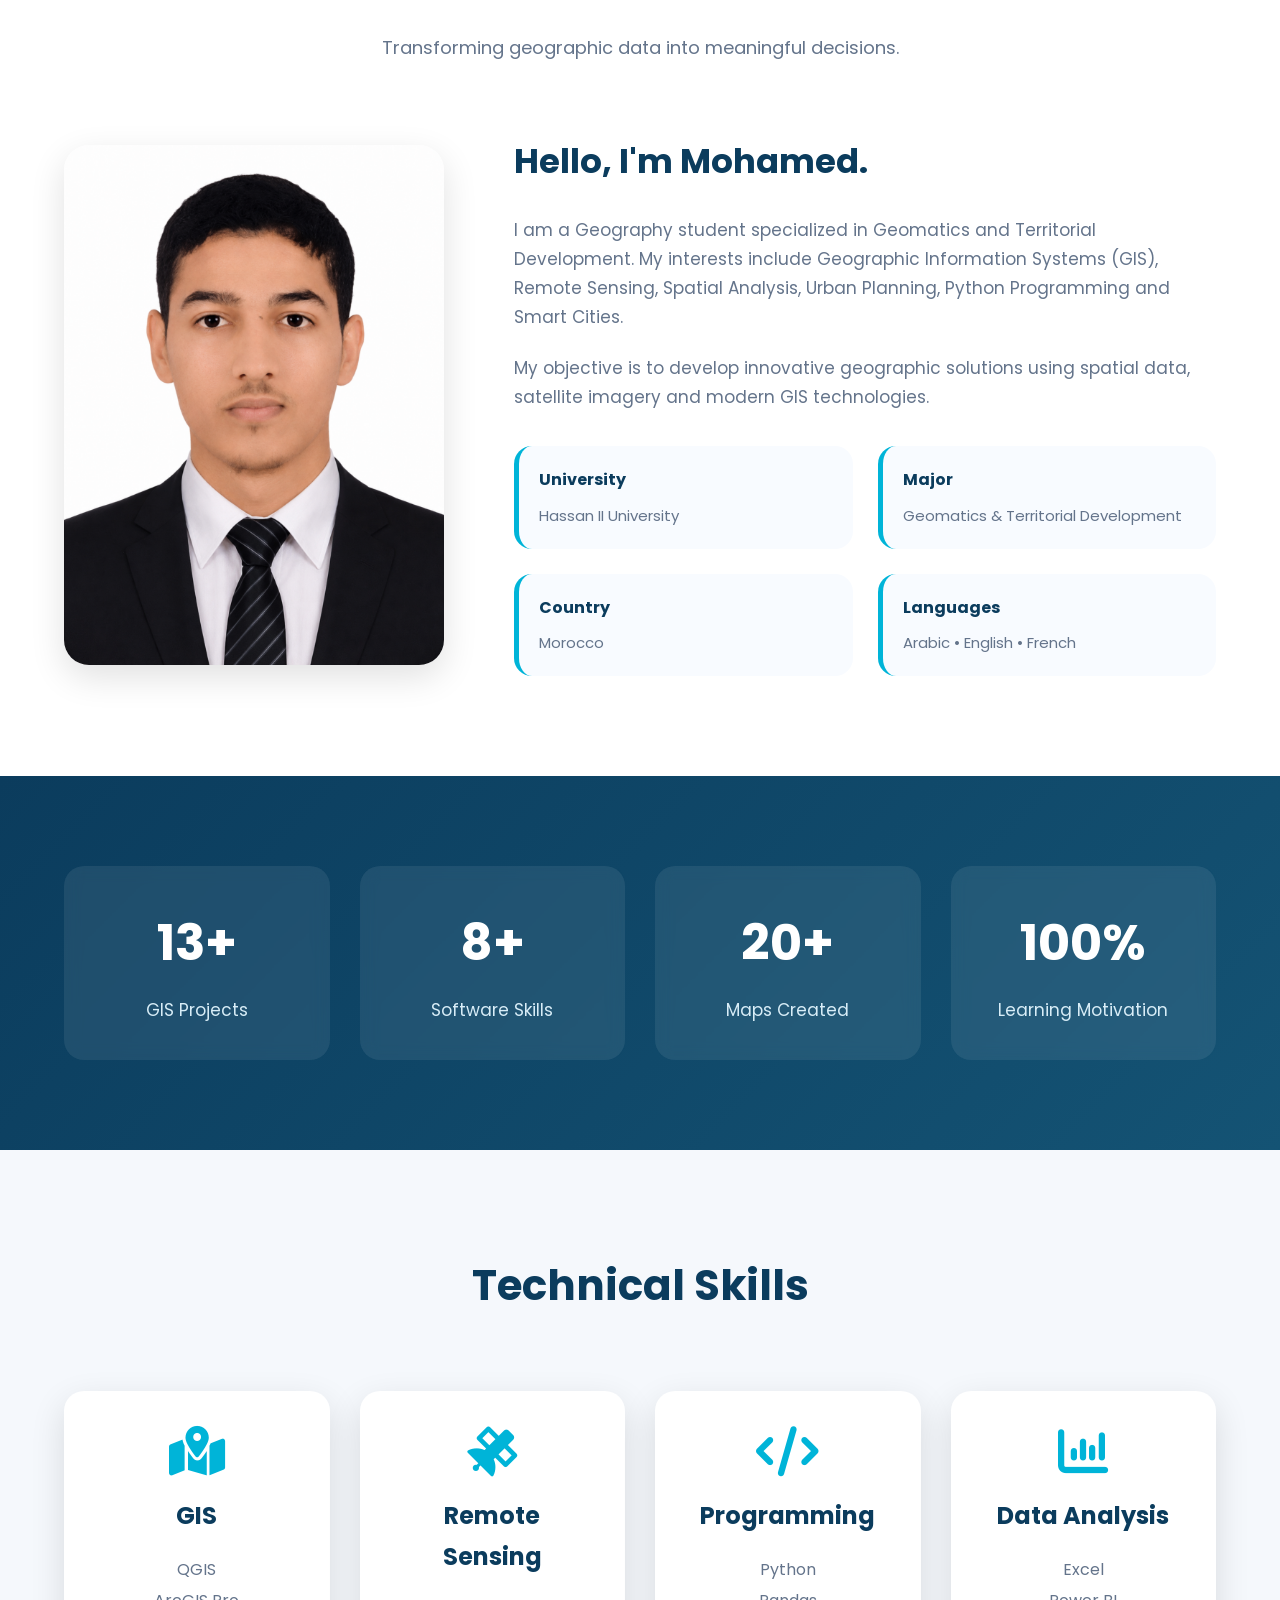
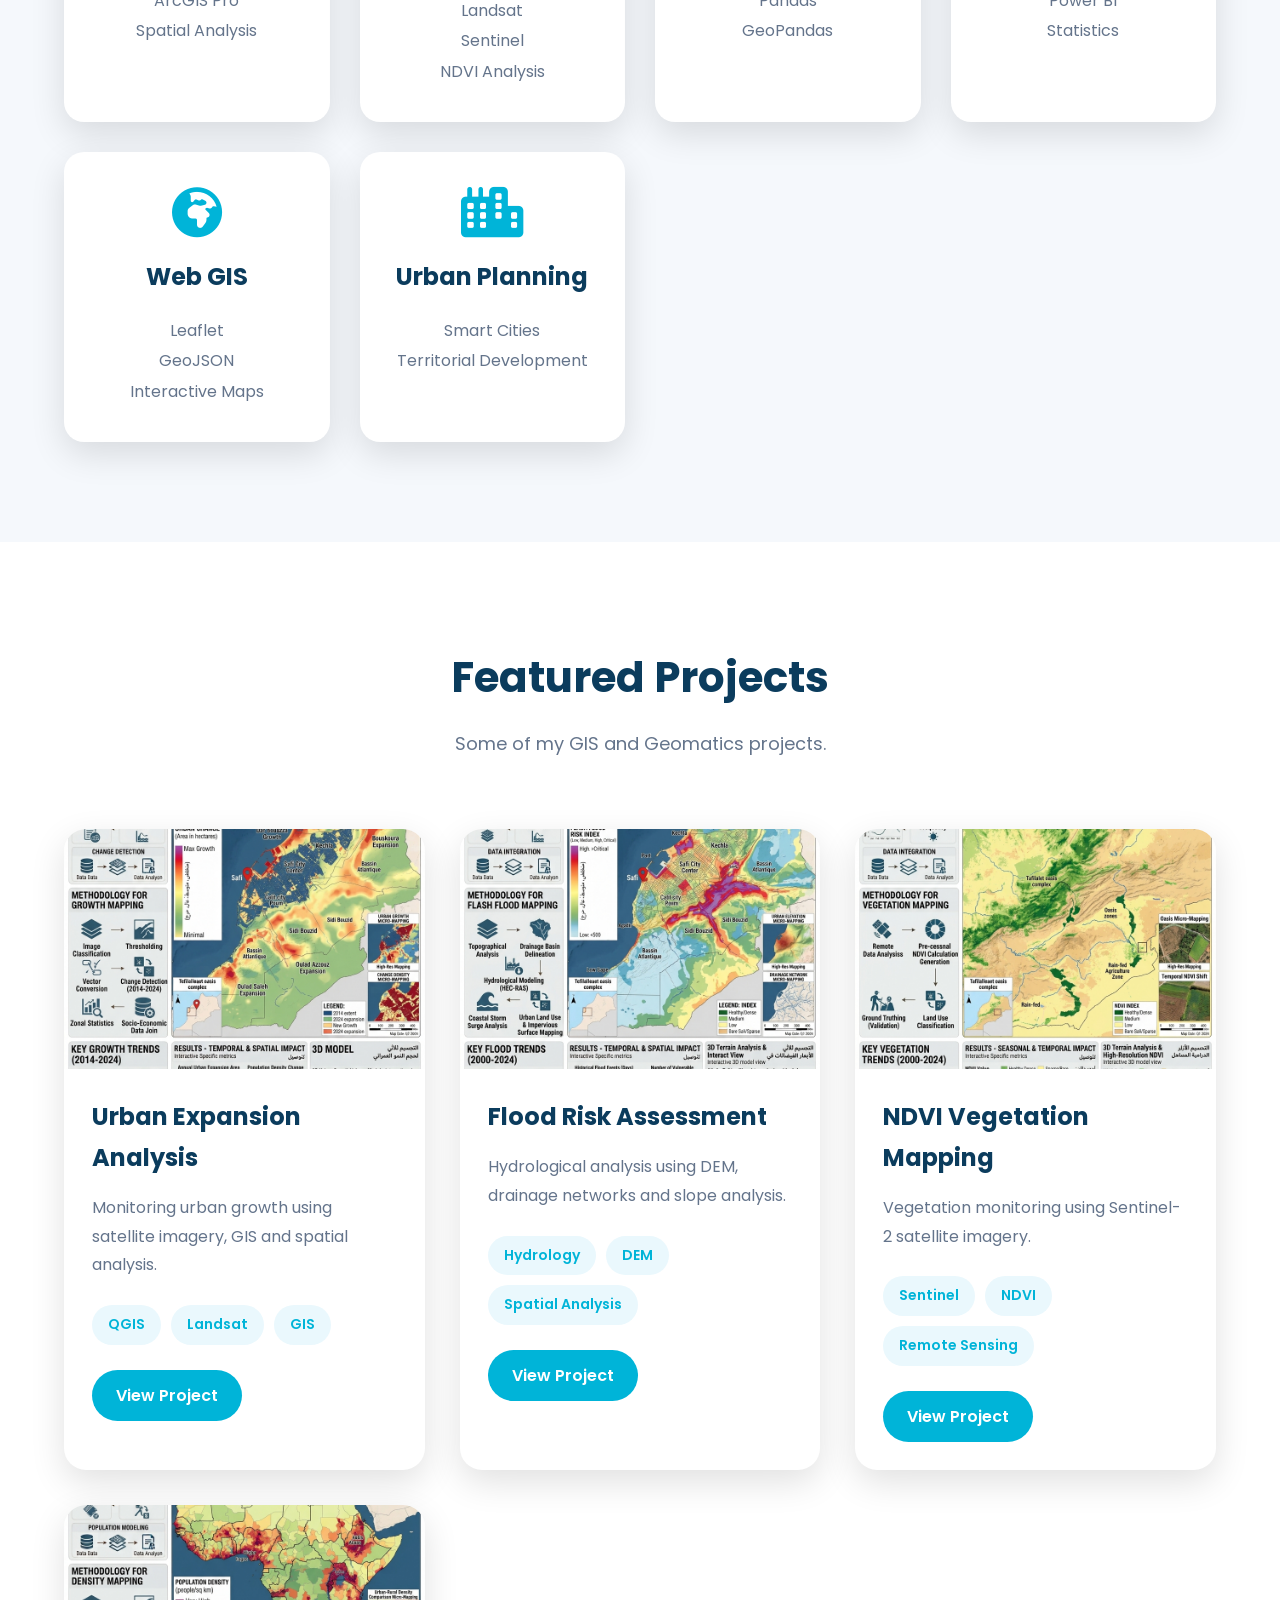
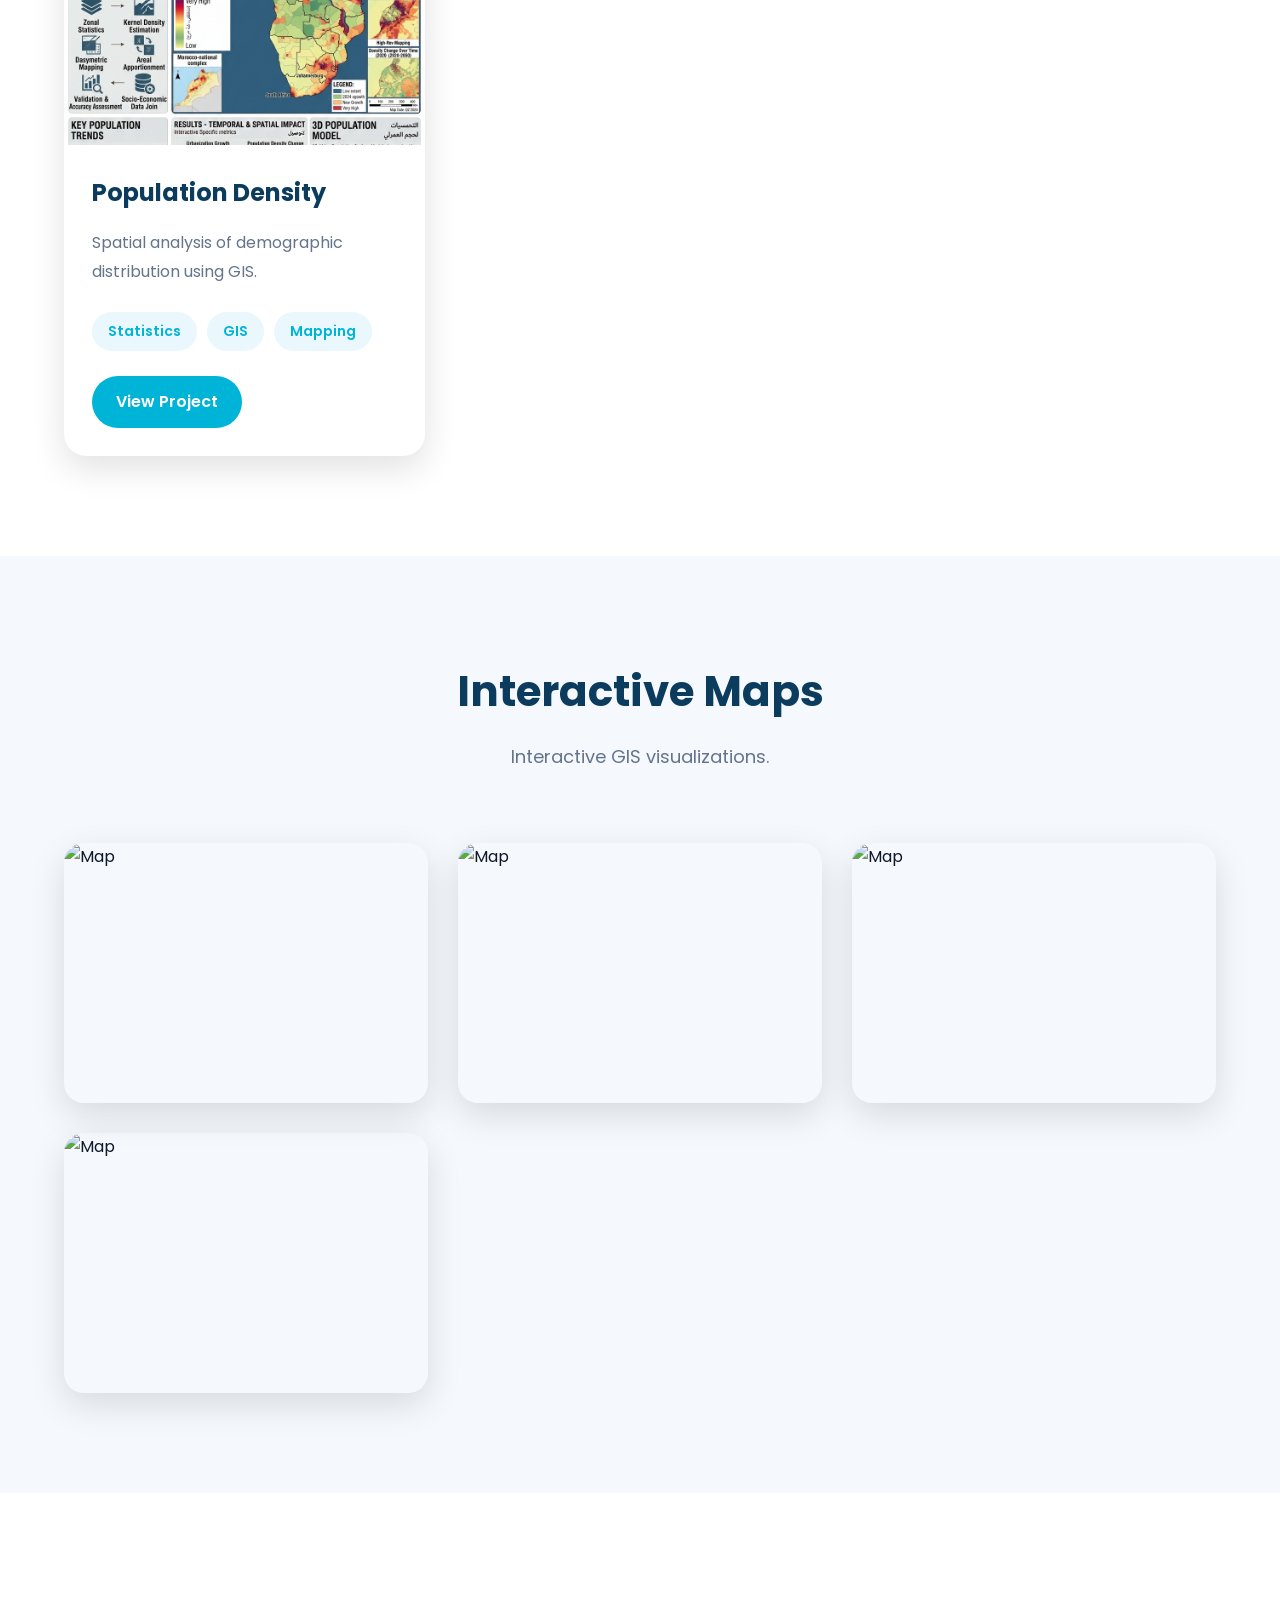
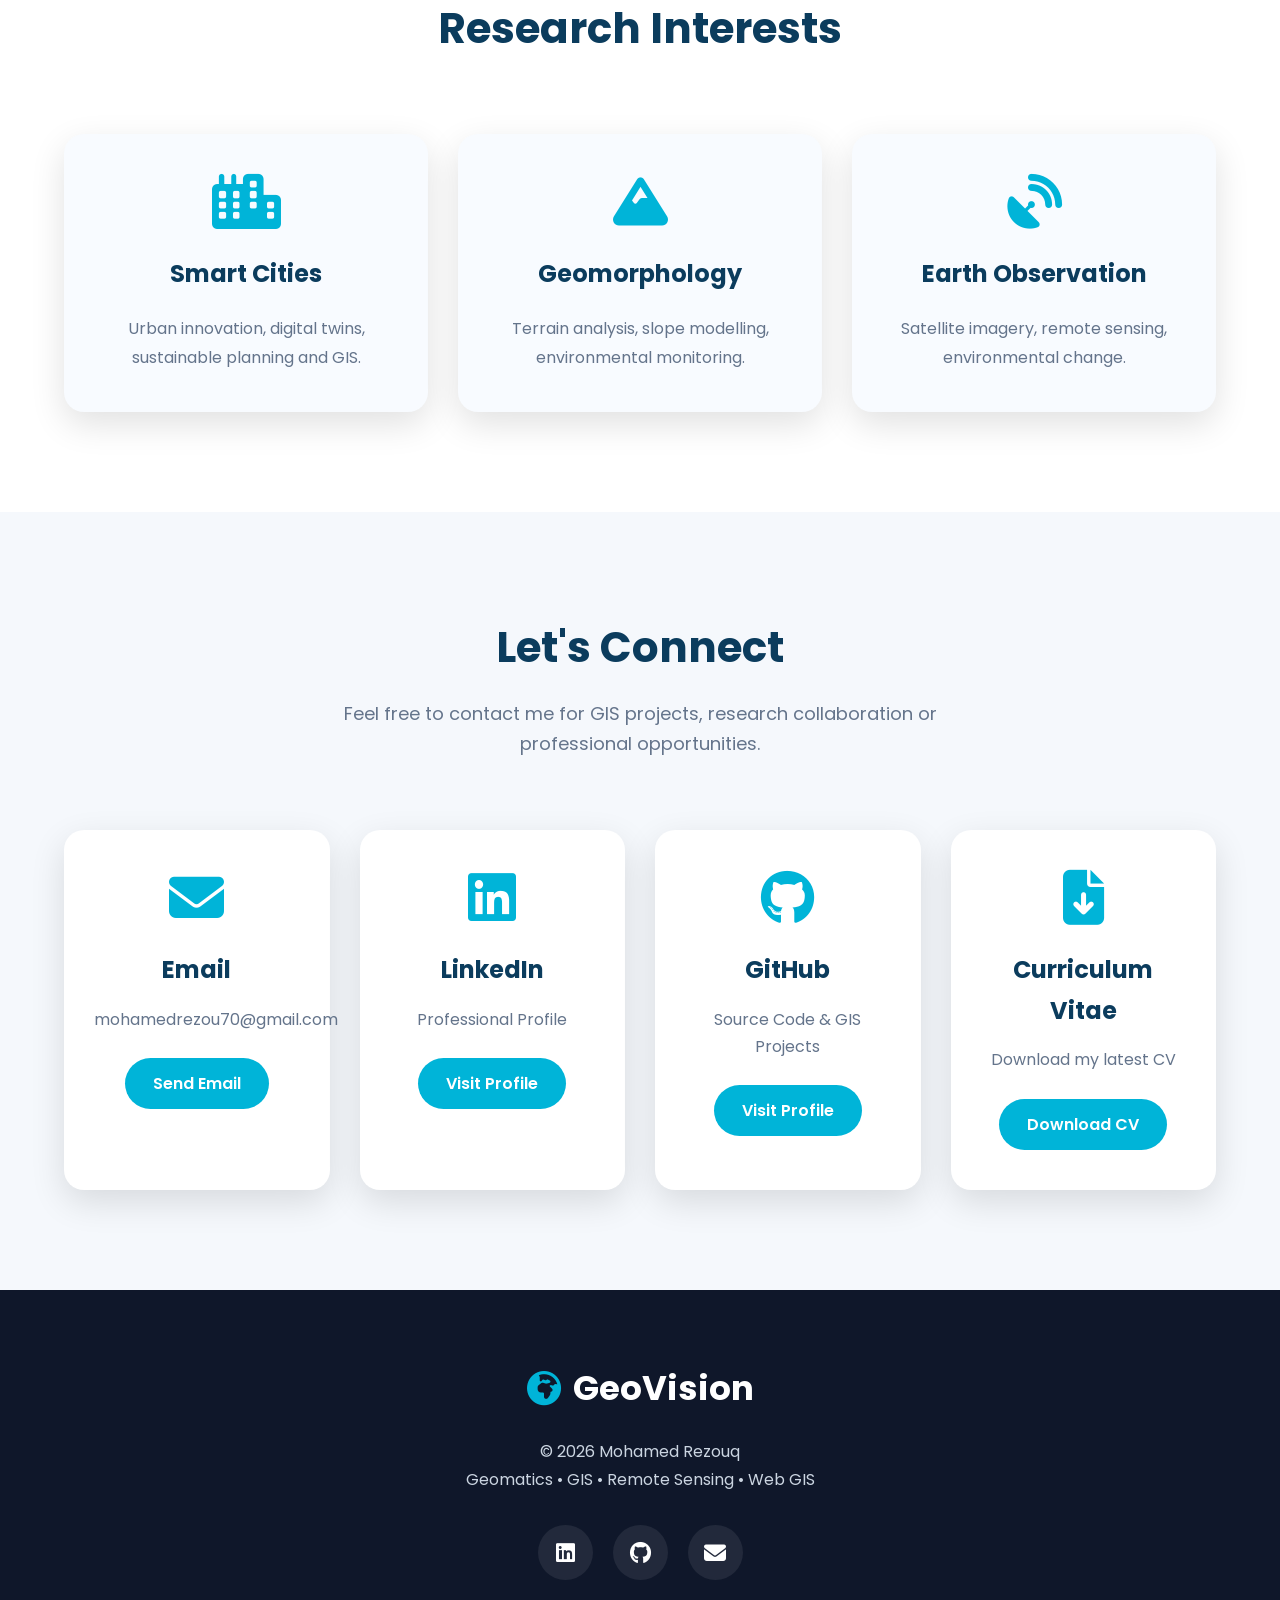
==== commit 29f11e49: "Update index.html" ====
--- a/index.html
+++ b/index.html
@@ -148,14 +148,16 @@
 <div class="social-icons">
 
     <a href="https://www.linkedin.com/in/mohamed-rezouq/"
-       target="_blank">
+       target="_blank"
+       rel="noopener noreferrer">
 
         <i class="fab fa-linkedin"></i>
 
     </a>
 
     <a href="https://github.com/mohamedrezouq55-debug"
-       target="_blank">
+       target="_blank"
+       rel="noopener noreferrer">
 
         <i class="fab fa-github"></i>
 
@@ -166,6 +168,16 @@
         <i class="fa-solid fa-envelope"></i>
 
     </a>
+
+</div>
+
+<!-- أغلق hero-content هنا -->
+</div>
+
+<!-- العمود الأيمن -->
+<div class="hero-map">
+
+    <div id="main-map"></div>
 
 </div>
 
--- a/style.css
+++ b/style.css
@@ -1525,186 +1525,184 @@
 
 #main-map{
 
+width:460px;
+
+height:460px;
+
+}
+
+
+
+.about-grid{
+
+grid-template-columns:1fr;
+
+}
+
+
+
+.about-image{
+
+max-width:420px;
+
+margin:auto;
+
+}
+
+
+
+.stats-grid{
+
+grid-template-columns:repeat(2,1fr);
+
+}
+
+}
+
+
+
+
+
+@media(max-width:768px){
+
+.header .container{
+
+height:70px;
+
+}
+
+
+
+.navbar{
+
+display:none;
+
+}
+
+
+
+.menu-btn{
+
+display:block;
+
+}
+
+
+
+.hero{
+
+padding-top:120px;
+
+}
+
+
+
+.hero h1{
+
+font-size:42px;
+
+}
+
+
+
+.hero h2{
+
+font-size:22px;
+
+}
+
+
+
+.hero p{
+
+font-size:16px;
+
+}
+
+
+
+.section{
+
+padding:70px 0;
+
+}
+
+
+
+.section-title h2{
+
+font-size:34px;
+
+}
+
+
+
+.about-info{
+
+grid-template-columns:1fr;
+
+}
+
+
+
+.stats-grid{
+
+grid-template-columns:1fr;
+
+}
+
+
+
+.projects-grid,
+
+.maps-grid,
+
+.skills-grid,
+
+.research-grid,
+
+.contact-grid{
+
+grid-template-columns:1fr;
+
+}
+
+
+
+#main-map{
+
+height:350px;
+
+}
+
+}
+
+
+
+
+
+@media(max-width:500px){
+
+.hero h1{
+
+font-size:34px;
+
+}
+
+
+
+.hero-buttons{
+
+flex-direction:column;
+
+}
+
+
+
+.btn{
+
 width:100%;
 
-max-width:500px;
-
-height:450px;
-
-}
-
-
-
-.about-grid{
-
-grid-template-columns:1fr;
-
-}
-
-
-
-.about-image{
-
-max-width:420px;
-
-margin:auto;
-
-}
-
-
-
-.stats-grid{
-
-grid-template-columns:repeat(2,1fr);
-
-}
-
-}
-
-
-
-
-
-@media(max-width:768px){
-
-.header .container{
-
-height:70px;
-
-}
-
-
-
-.navbar{
-
-display:none;
-
-}
-
-
-
-.menu-btn{
-
-display:block;
-
-}
-
-
-
-.hero{
-
-padding-top:120px;
-
-}
-
-
-
-.hero h1{
-
-font-size:42px;
-
-}
-
-
-
-.hero h2{
-
-font-size:22px;
-
-}
-
-
-
-.hero p{
-
-font-size:16px;
-
-}
-
-
-
-.section{
-
-padding:70px 0;
-
-}
-
-
-
-.section-title h2{
-
-font-size:34px;
-
-}
-
-
-
-.about-info{
-
-grid-template-columns:1fr;
-
-}
-
-
-
-.stats-grid{
-
-grid-template-columns:1fr;
-
-}
-
-
-
-.projects-grid,
-
-.maps-grid,
-
-.skills-grid,
-
-.research-grid,
-
-.contact-grid{
-
-grid-template-columns:1fr;
-
-}
-
-
-
-#main-map{
-
-height:350px;
-
-}
-
-}
-
-
-
-
-
-@media(max-width:500px){
-
-.hero h1{
-
-font-size:34px;
-
-}
-
-
-
-.hero-buttons{
-
-flex-direction:column;
-
-}
-
-
-
-.btn{
-
-width:100%;
-
 text-align:center;
 
 }
@@ -1717,4 +1715,4 @@
 
 }
 
-}+}
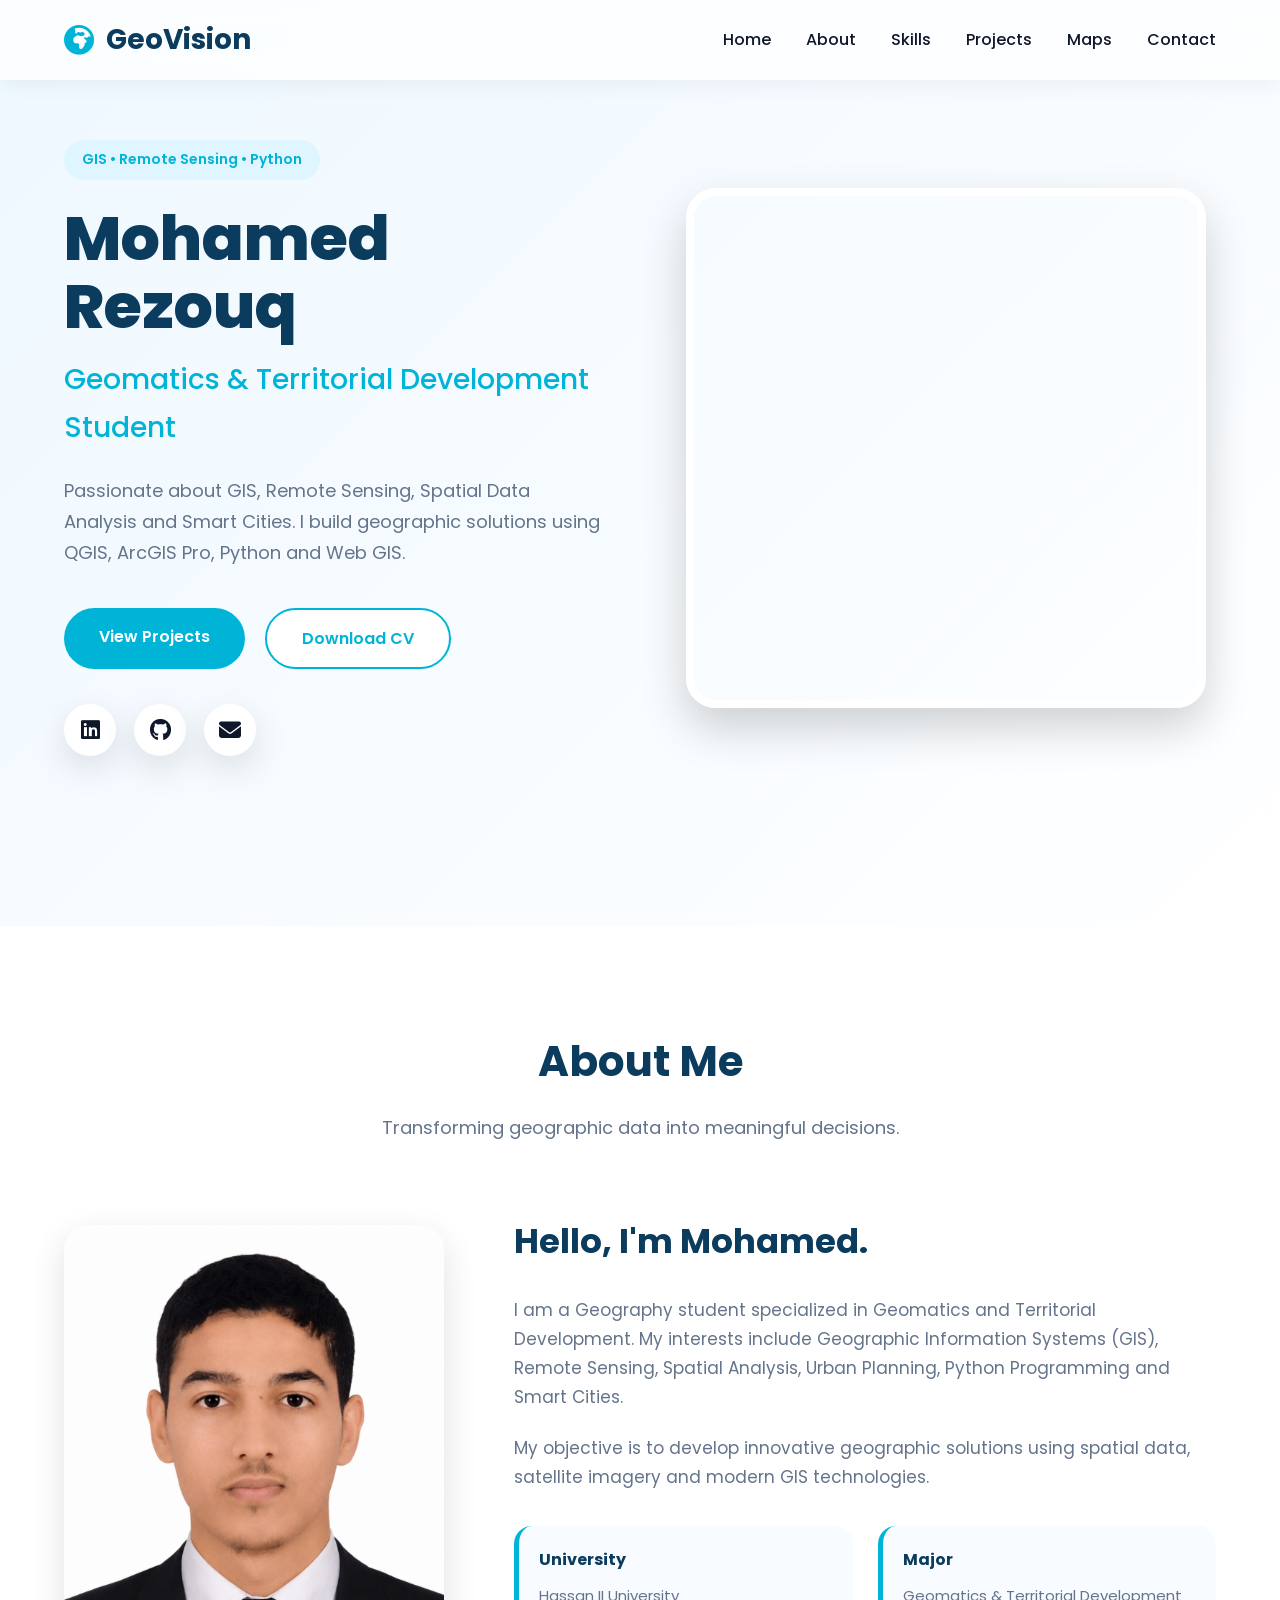
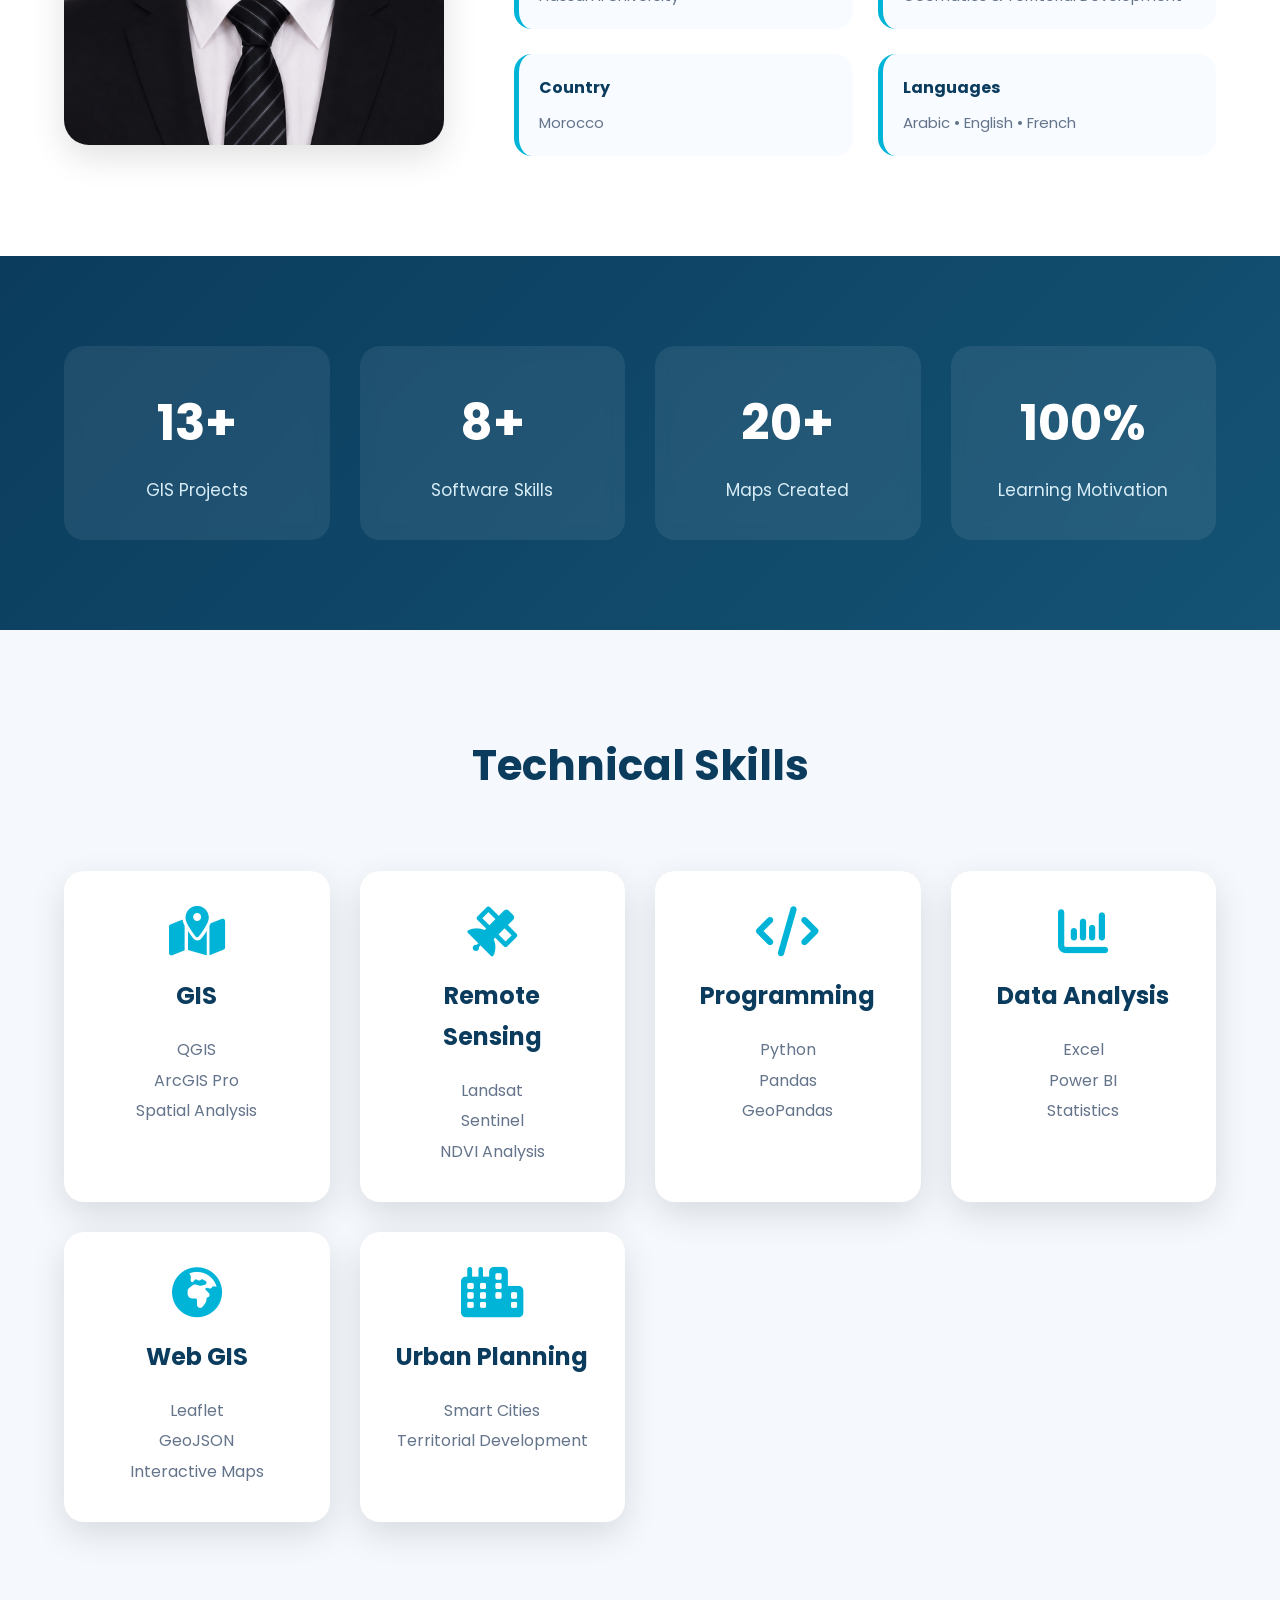
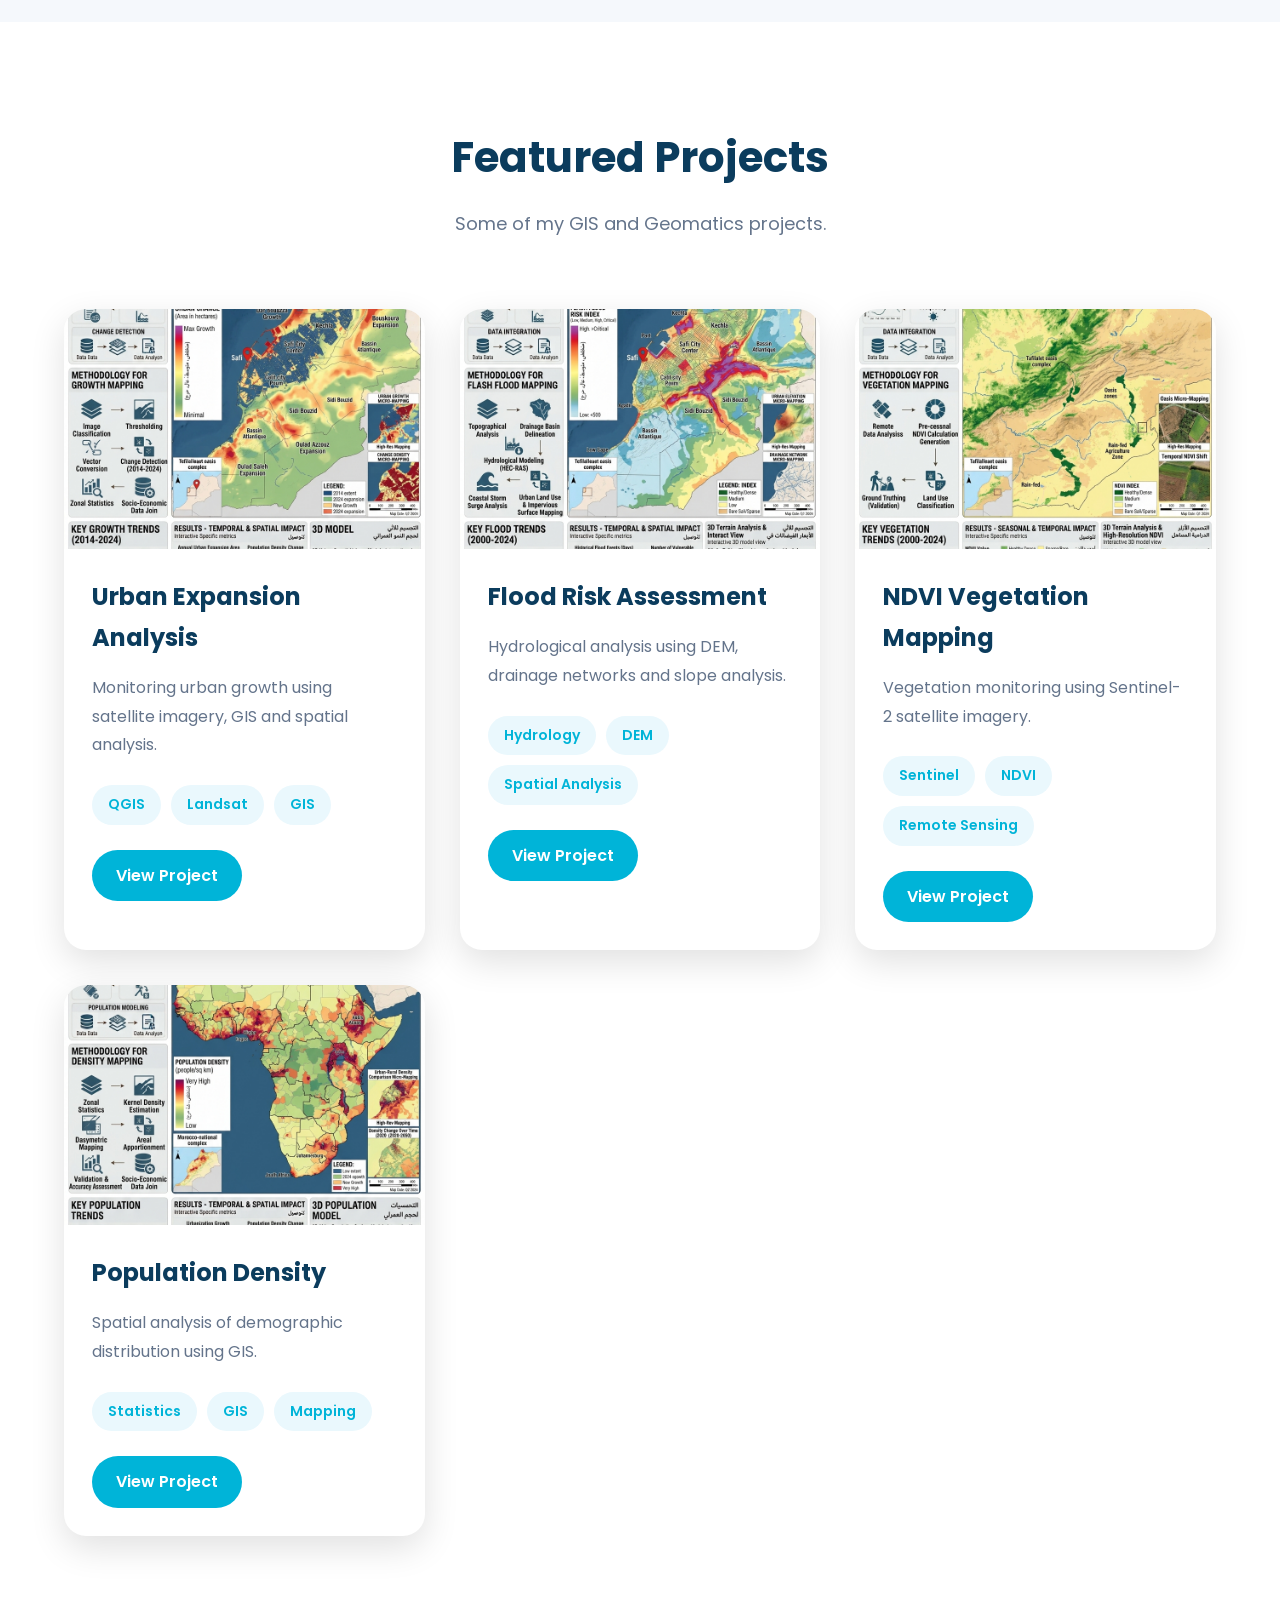
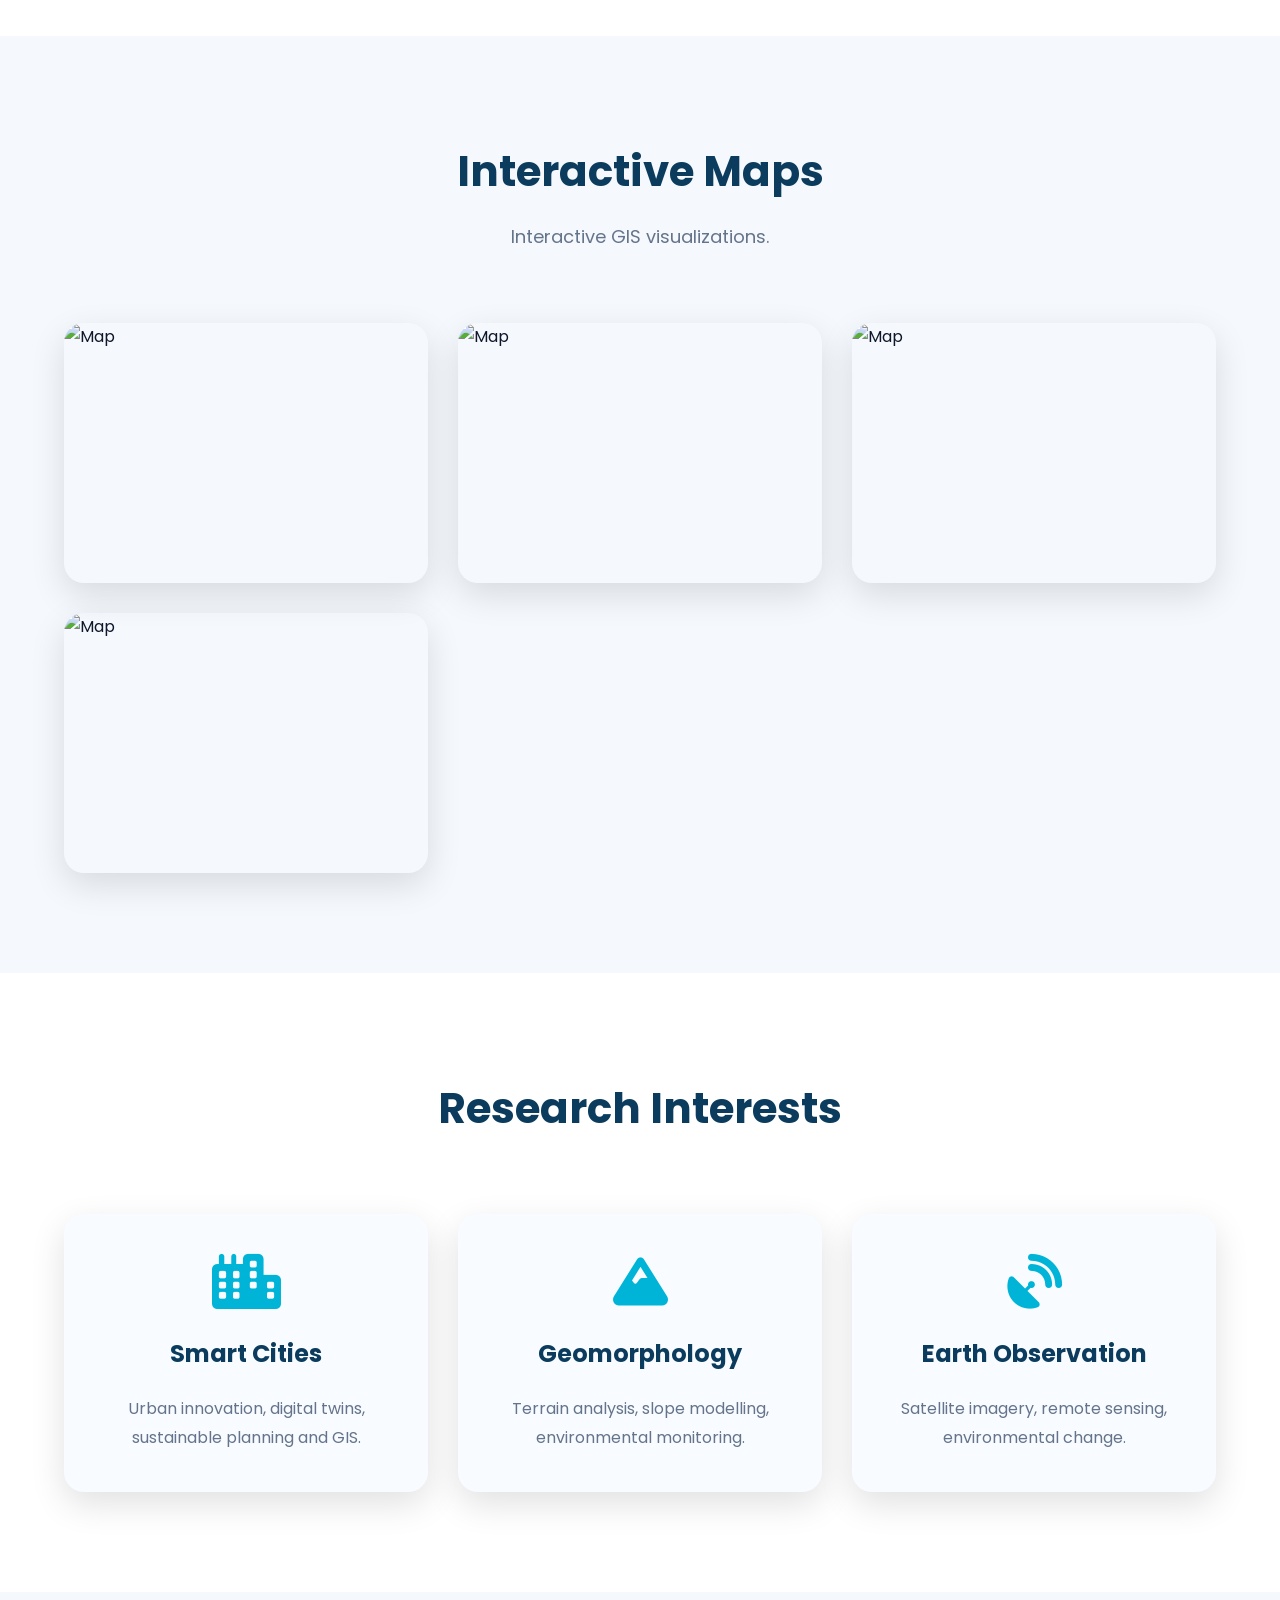
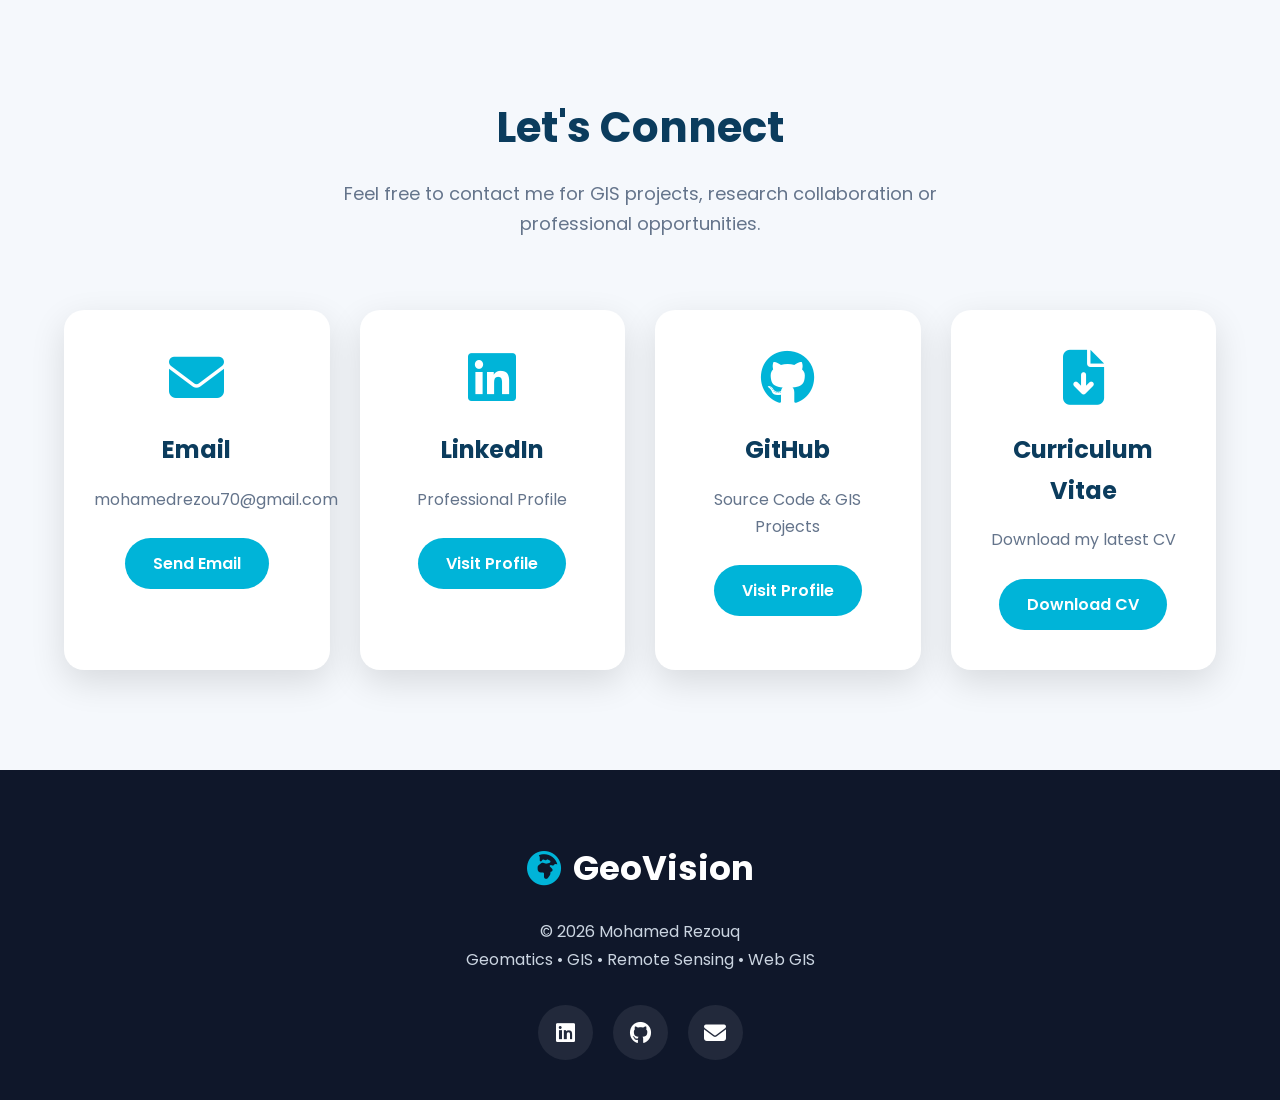
==== commit c2fb5f75: "Update index.html" ====
--- a/index.html
+++ b/index.html
@@ -145,27 +145,27 @@
 
 
 
-<div class="social-icons">
-
-    <a href="https://www.linkedin.com/in/mohamed-rezouq/"
-       target="_blank"
-       rel="noopener noreferrer">
-
-        <i class="fab fa-linkedin"></i>
+             <div class="social-icons">
+
+                 <a href="https://www.linkedin.com/in/mohamed-rezouq/"
+                    target="_blank"
+                    rel="noopener noreferrer">
+
+             <i class="fab fa-linkedin"></i>
+
+   </a>
+
+                  <a href="https://github.com/mohamedrezouq55-debug"
+                   target="_blank"
+                   rel="noopener noreferrer">
+
+                 <i class="fab fa-github"></i>
 
     </a>
 
-    <a href="https://github.com/mohamedrezouq55-debug"
-       target="_blank"
-       rel="noopener noreferrer">
-
-        <i class="fab fa-github"></i>
-
-    </a>
-
-    <a href="mailto:mohamedrezou70@gmail.com">
-
-        <i class="fa-solid fa-envelope"></i>
+                 <a href="mailto:mohamedrezou70@gmail.com">
+
+                    <i class="fa-solid fa-envelope"></i>
 
     </a>
 
@@ -185,13 +185,10 @@
 
         <div class="hero-map">
 
-            <div id="main-map"></div>
-
-        </div>
-
-    </div>
-
-</section>
+            
+
+        </div>
+
 </section>
 <!-- ================= ABOUT ================= -->
 
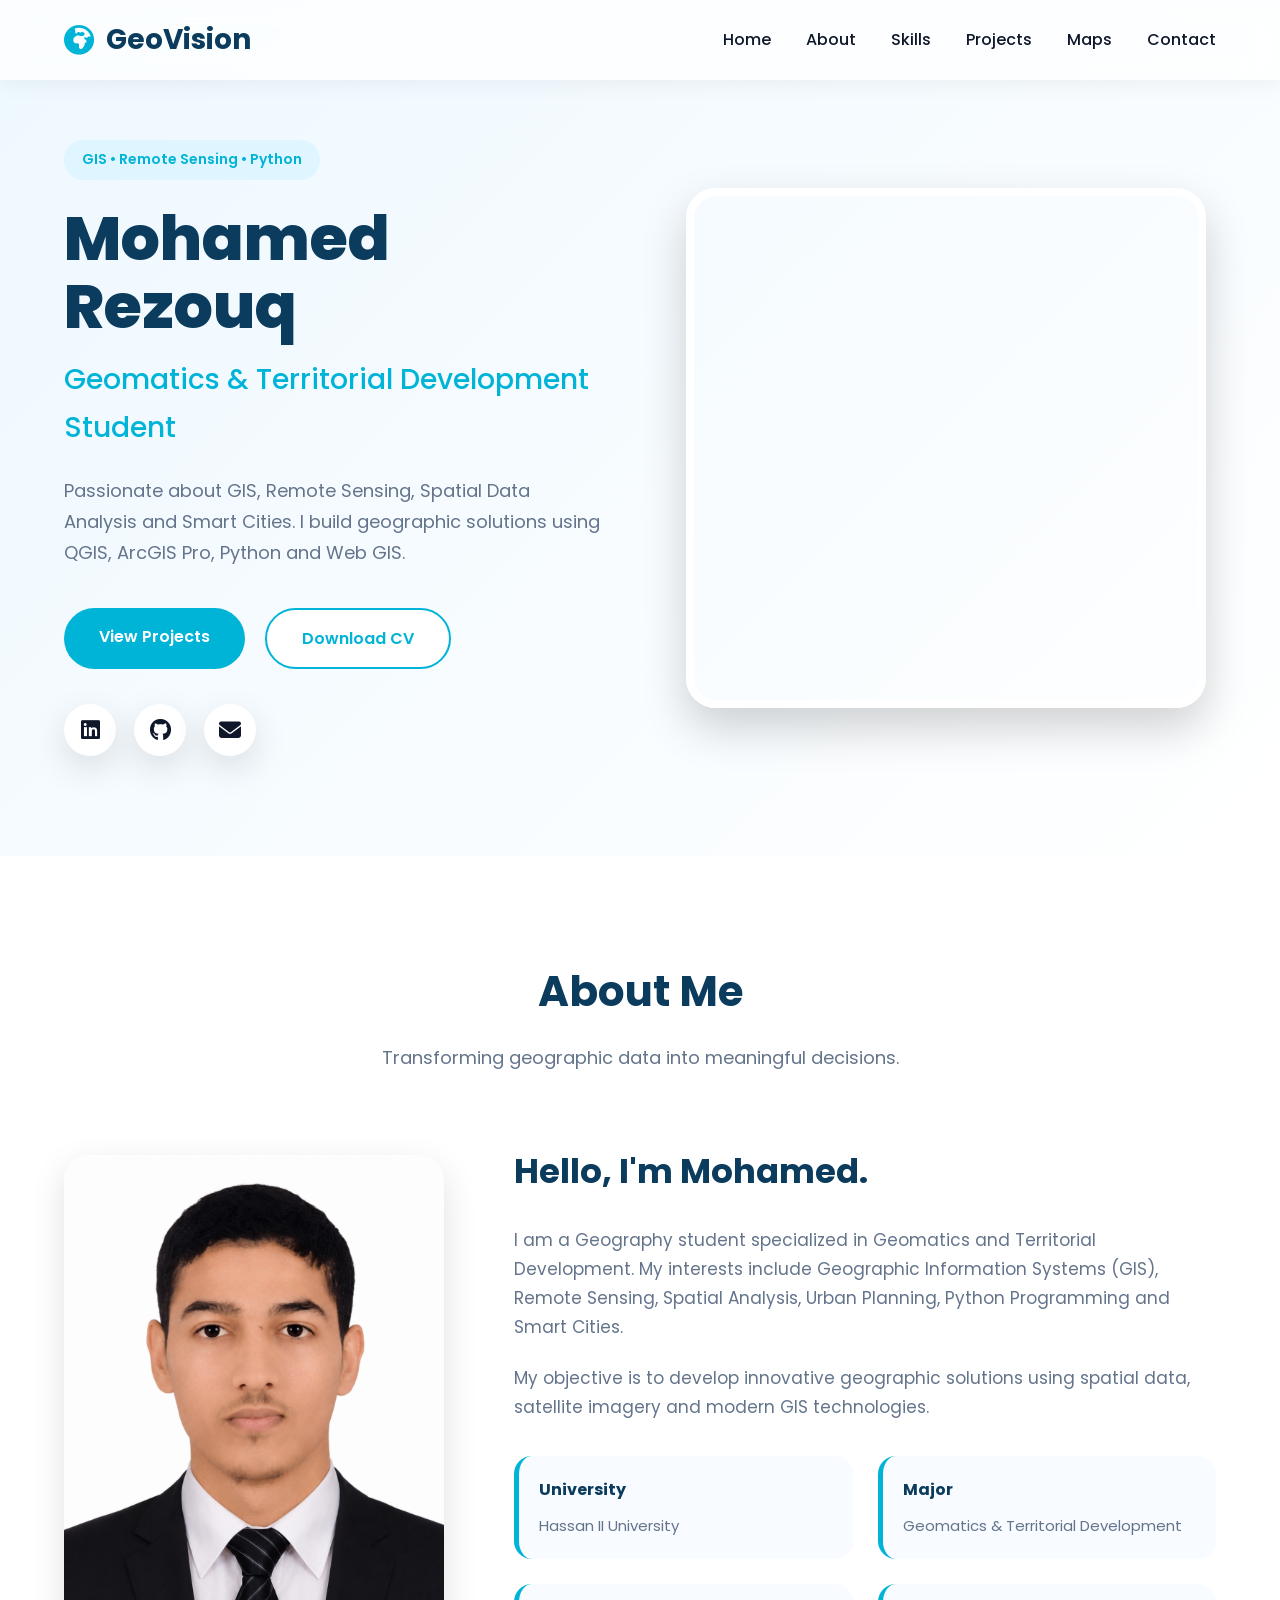
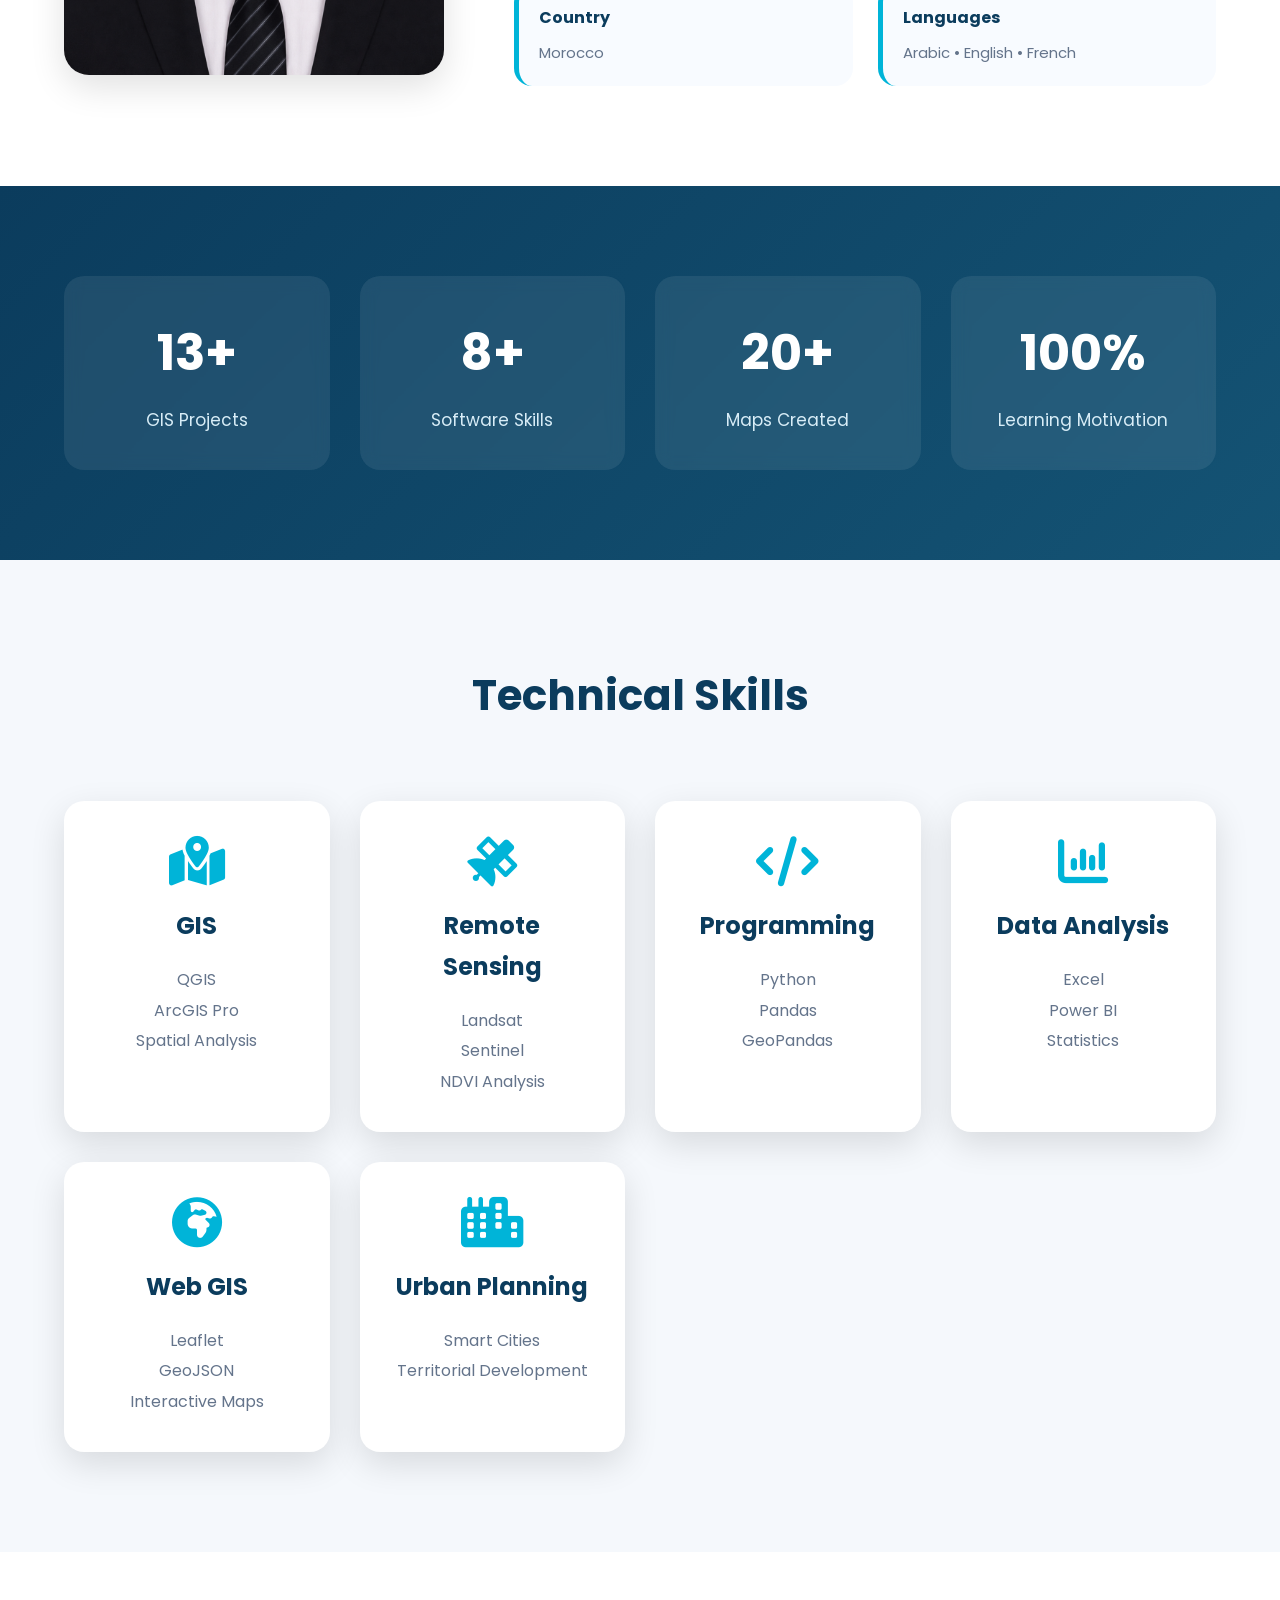
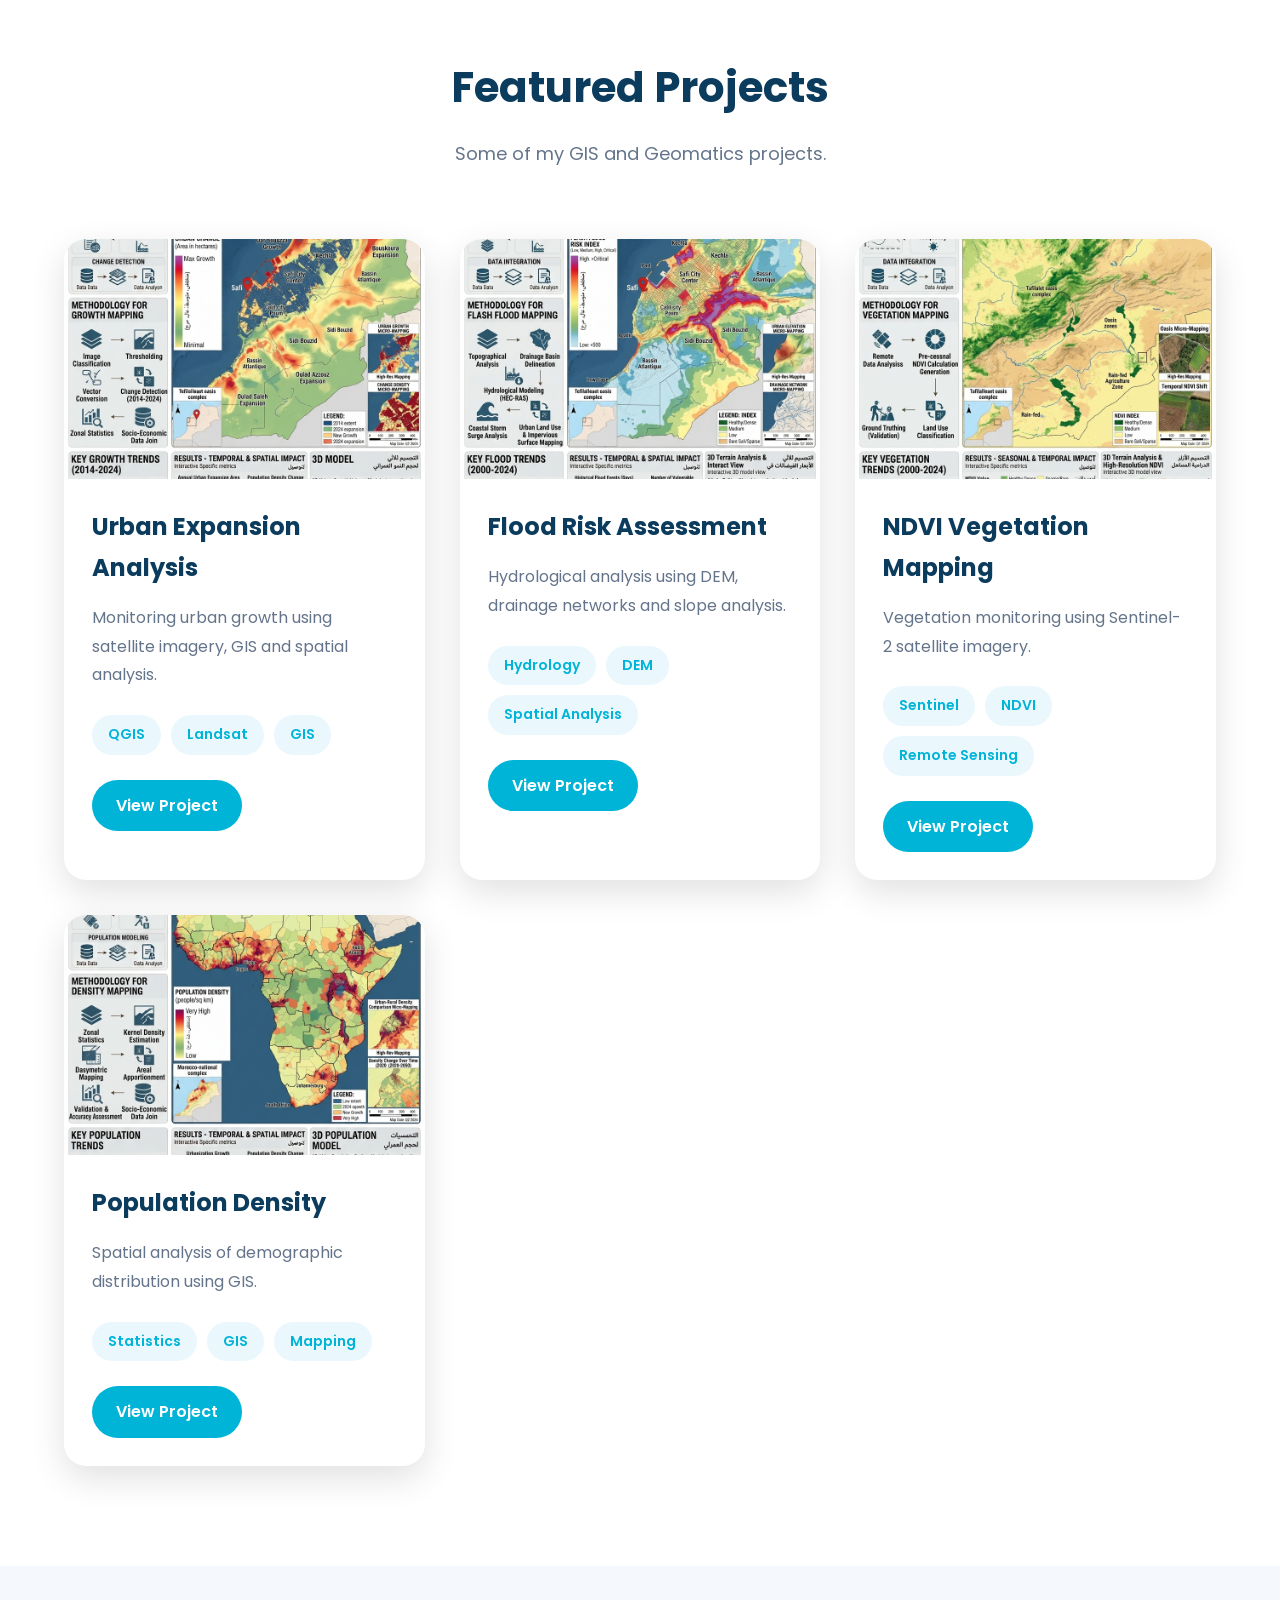
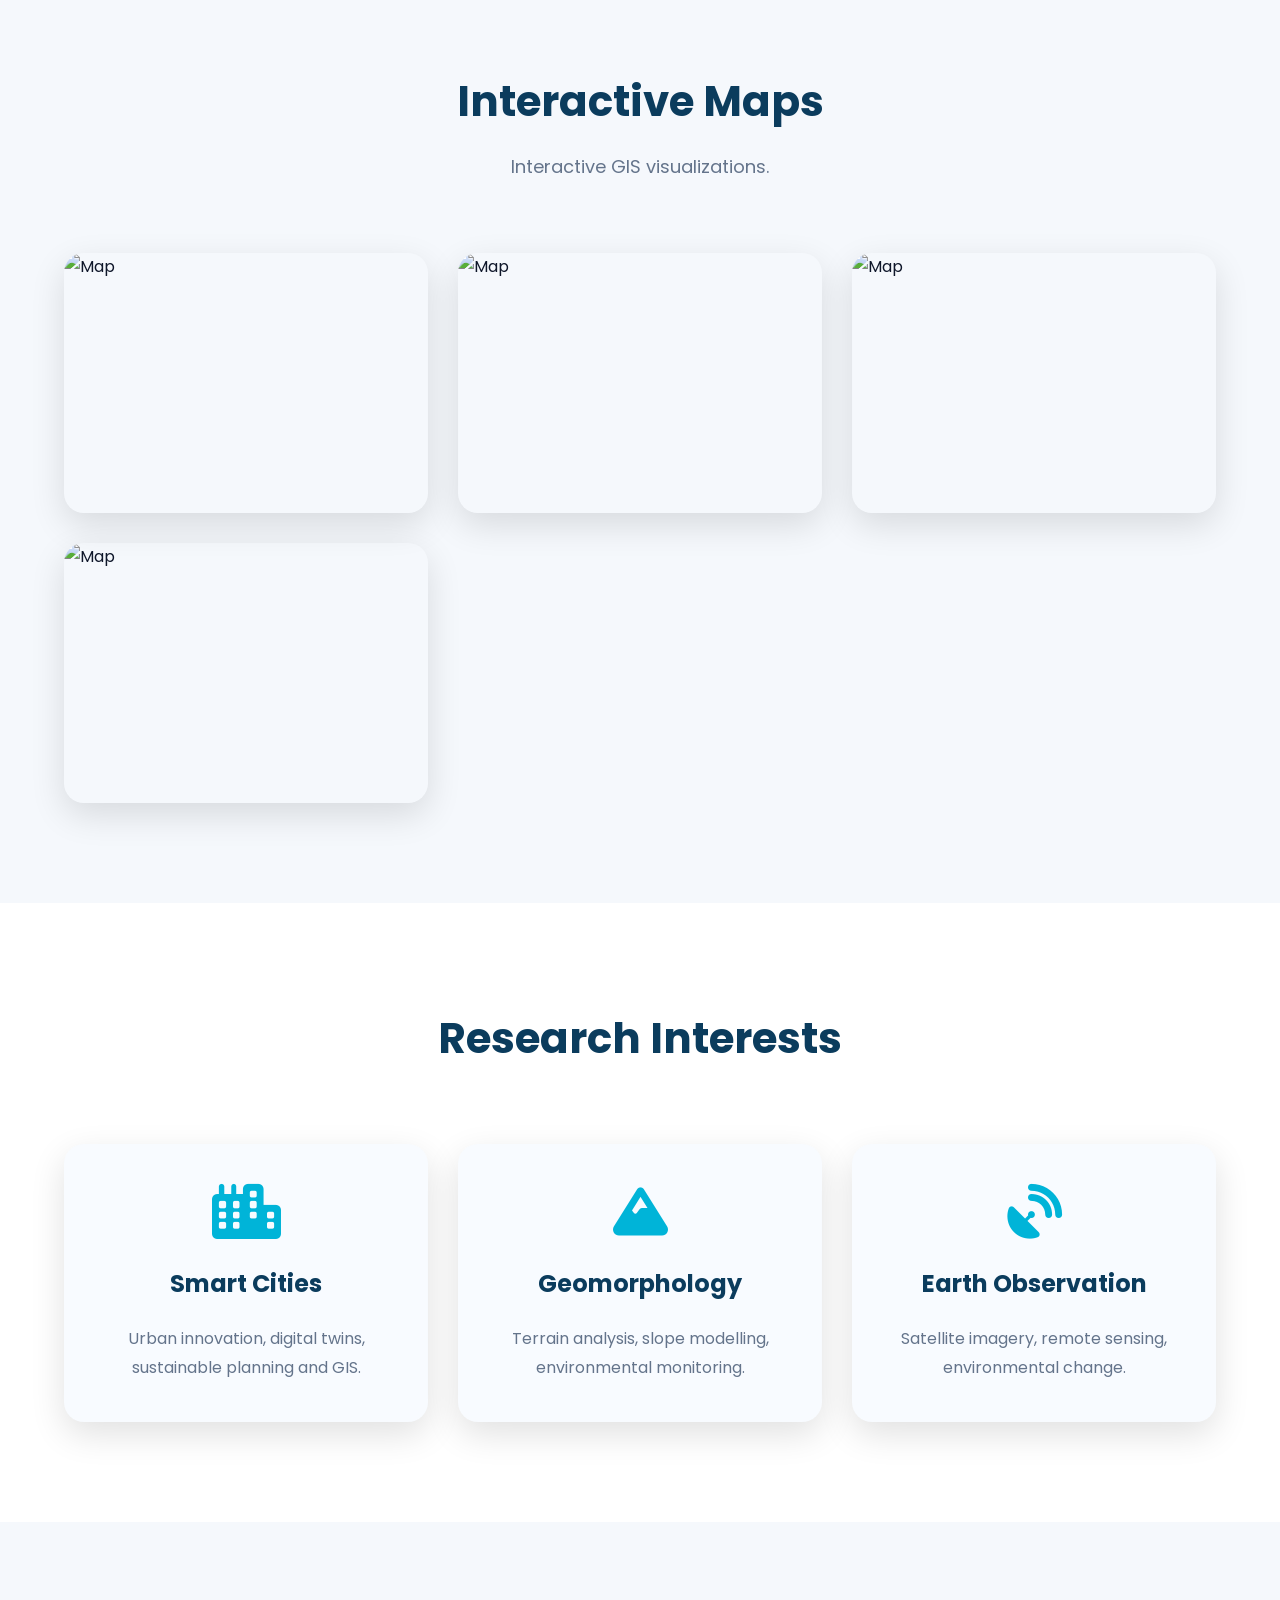
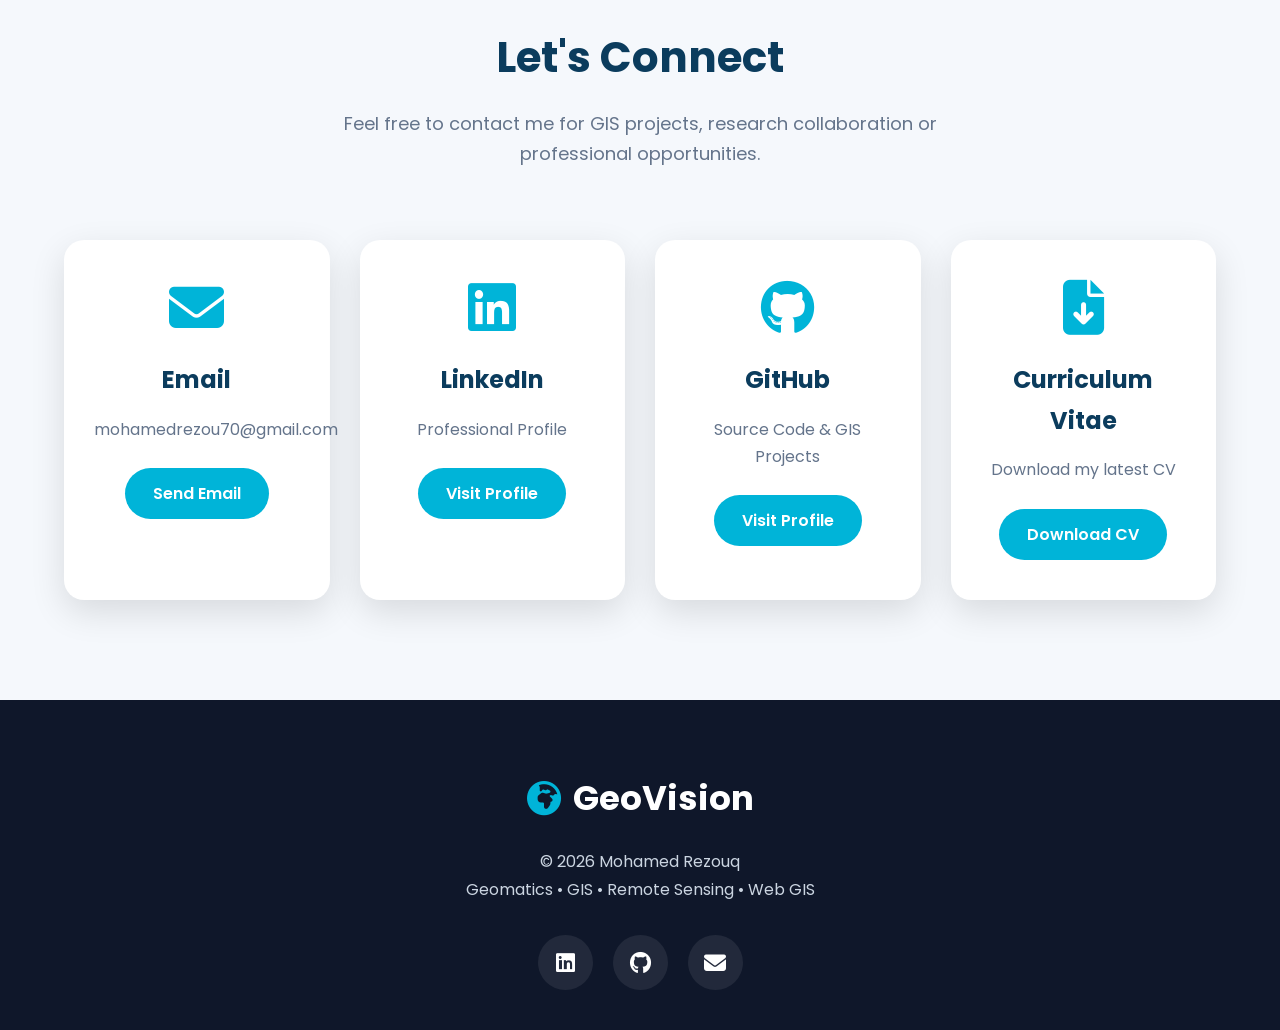
==== commit 038b4f50: "Update index.html" ====
--- a/index.html
+++ b/index.html
@@ -182,13 +182,6 @@
 </div>
 
 
-
-        <div class="hero-map">
-
-            
-
-        </div>
-
 </section>
 <!-- ================= ABOUT ================= -->
 
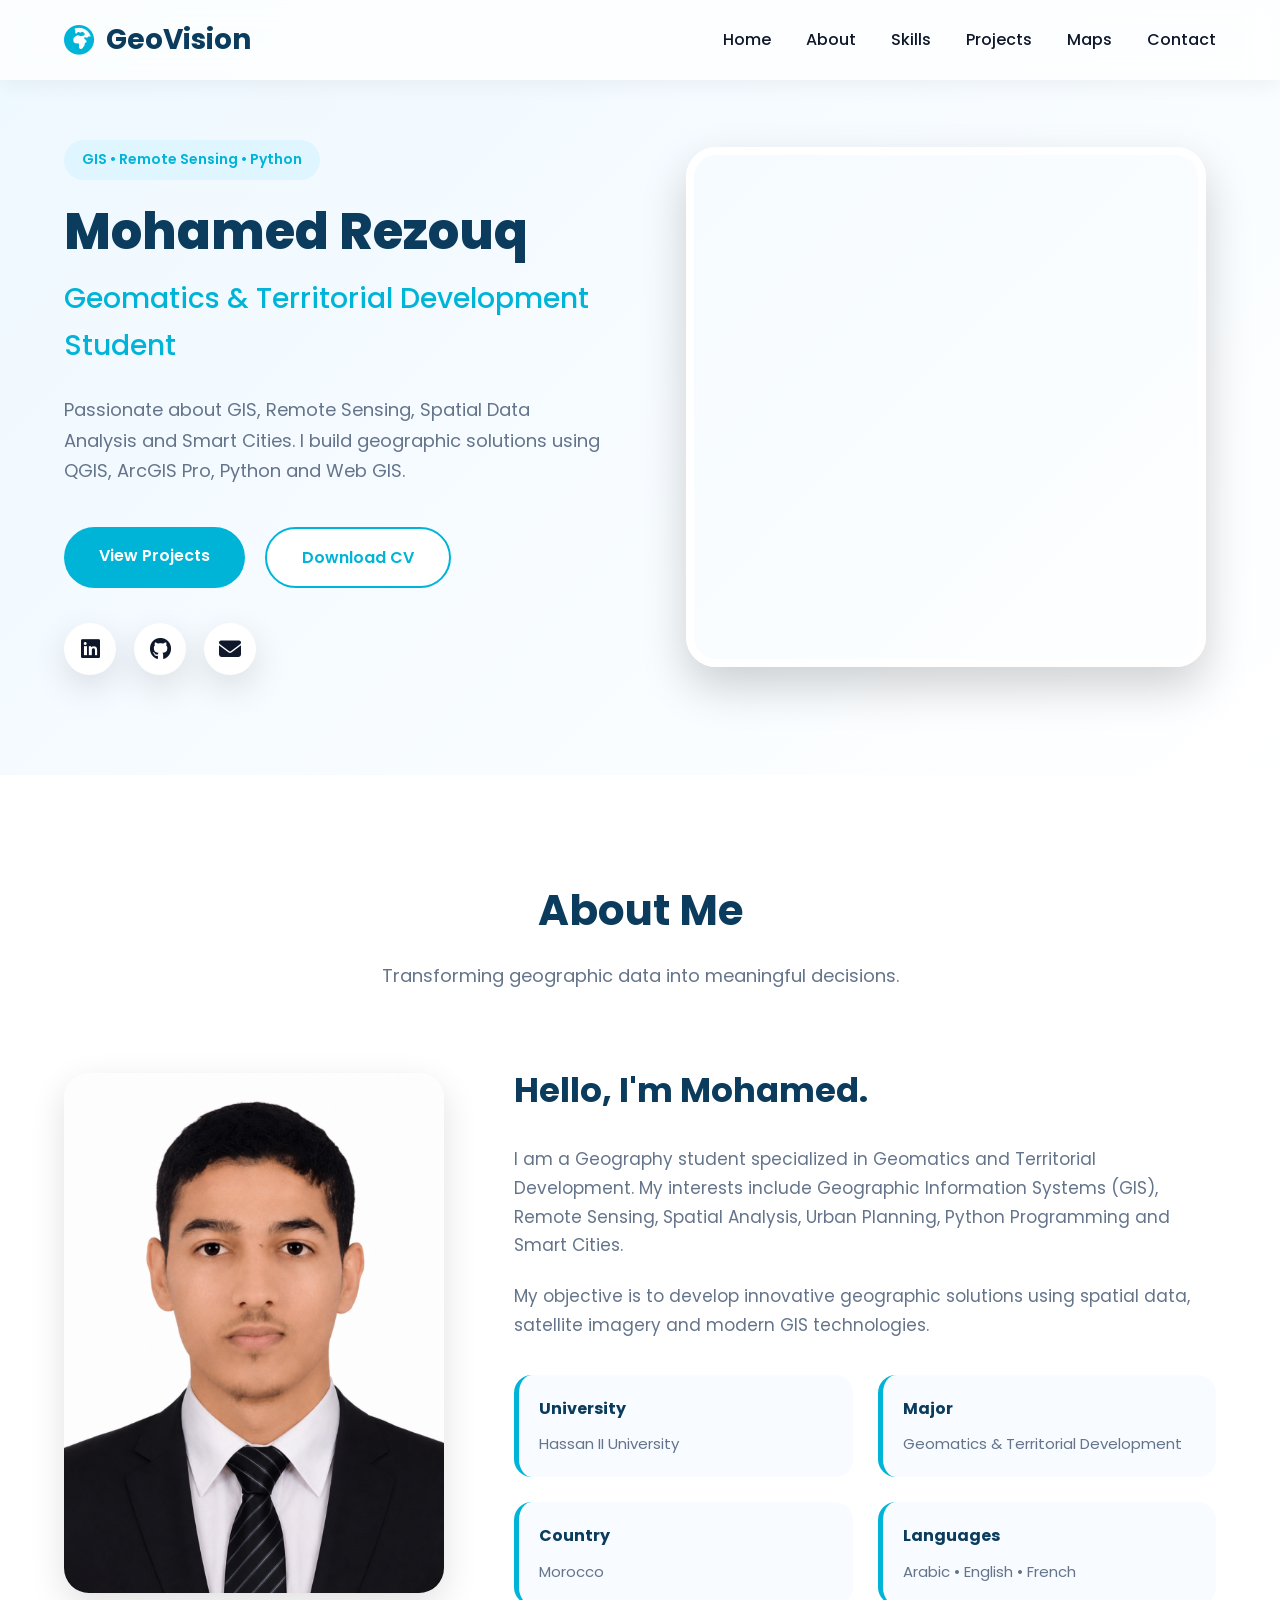
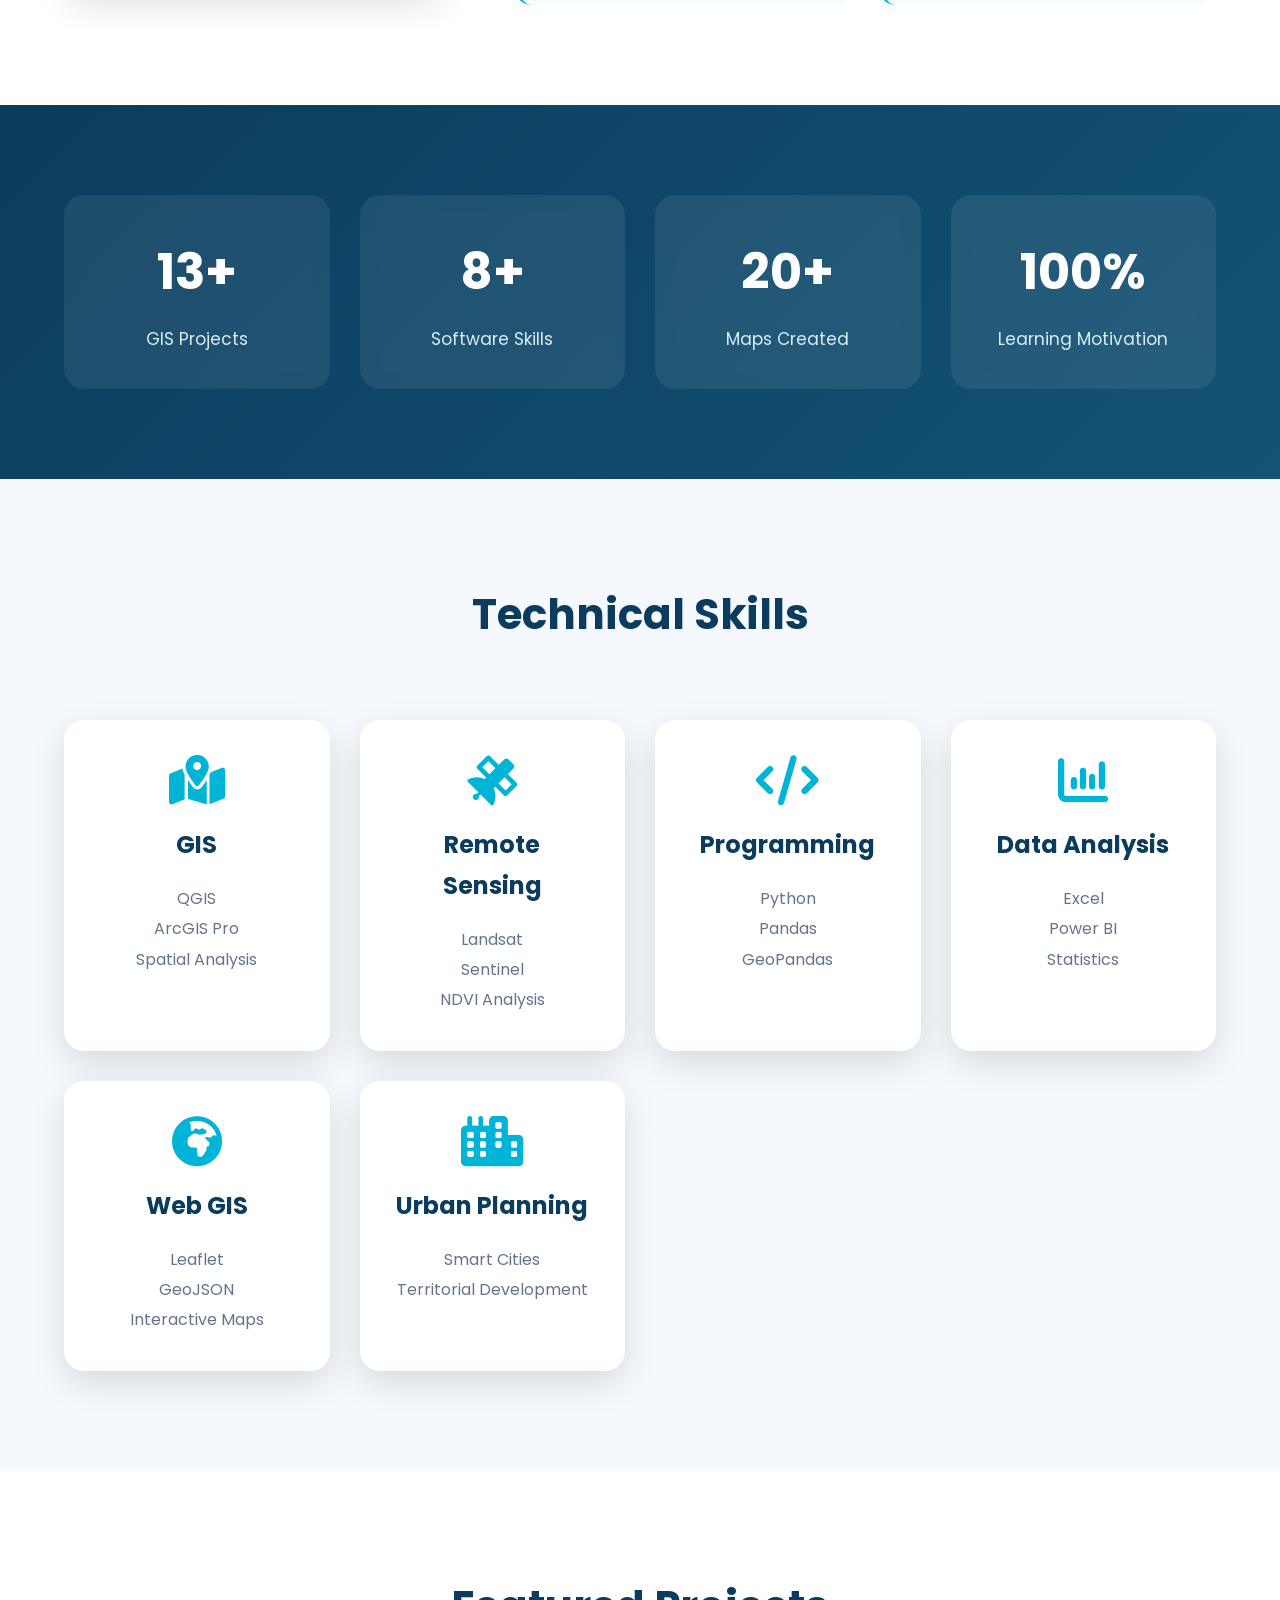
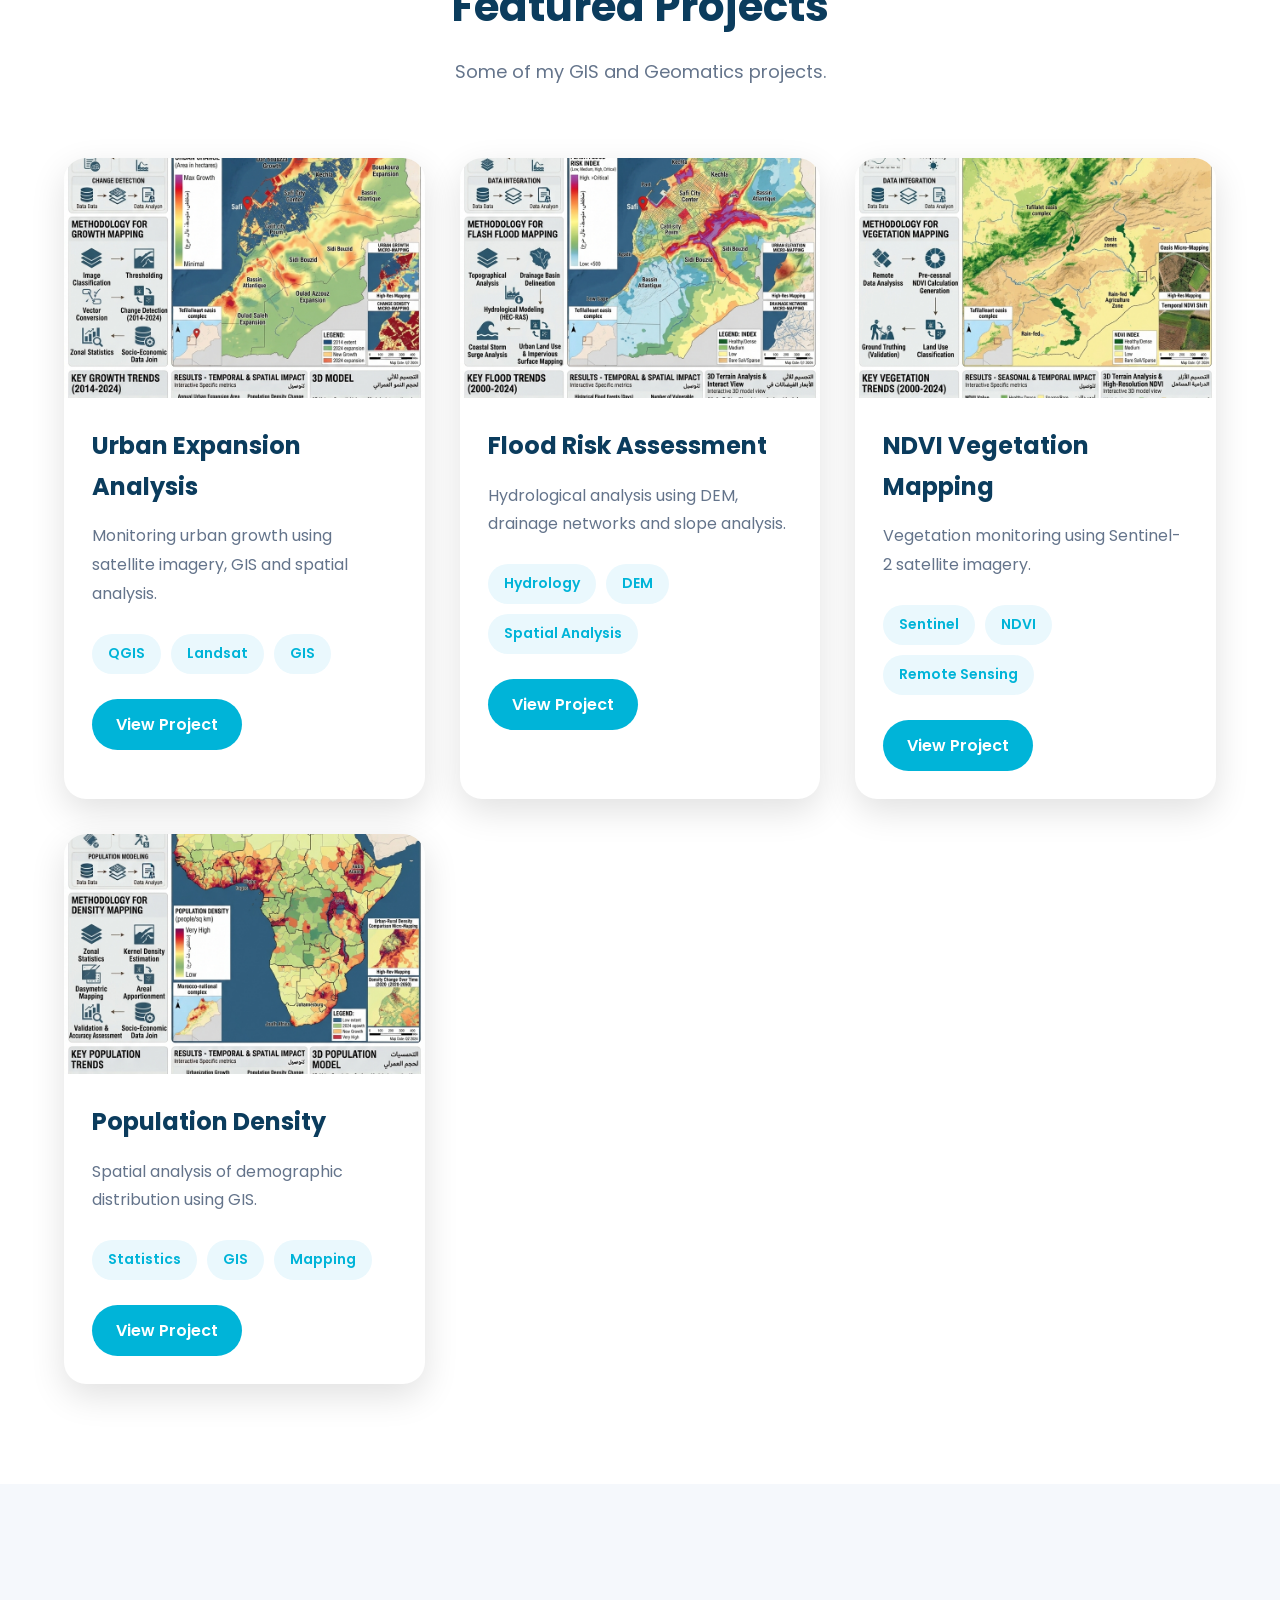
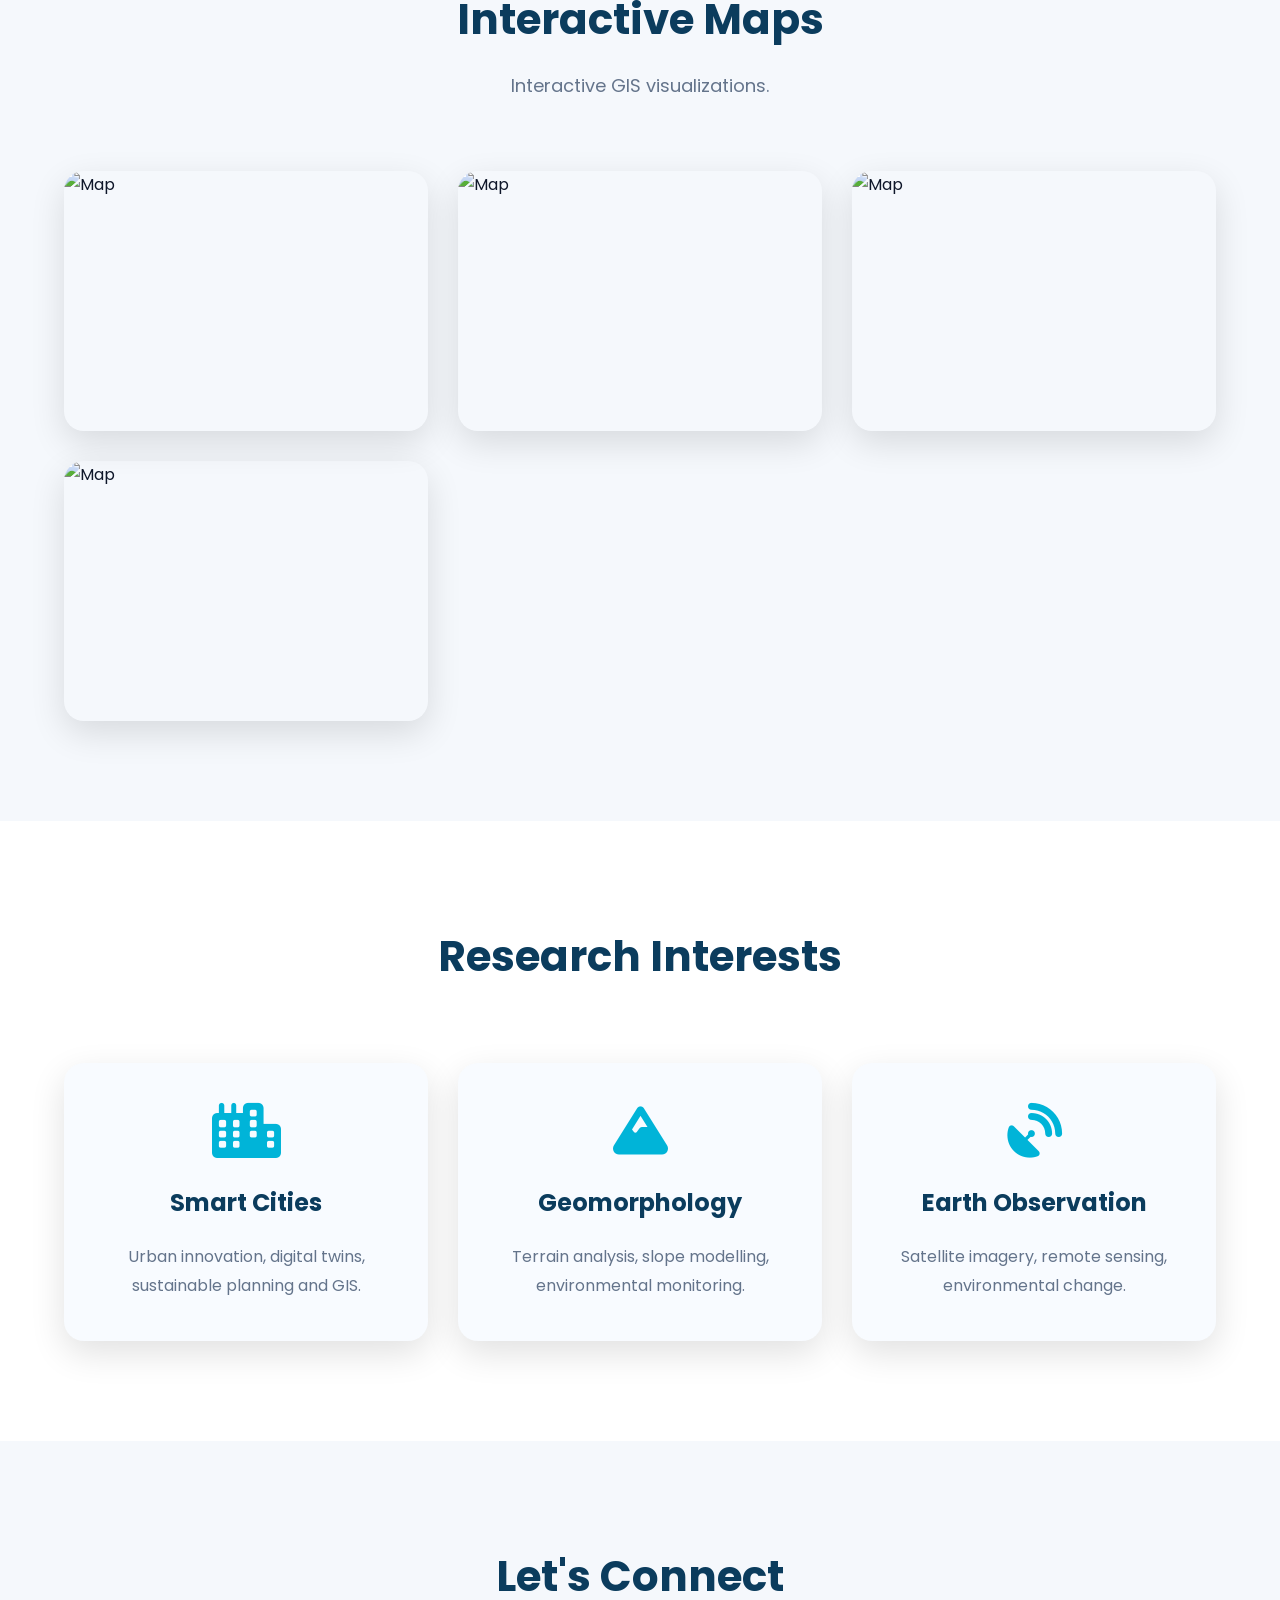
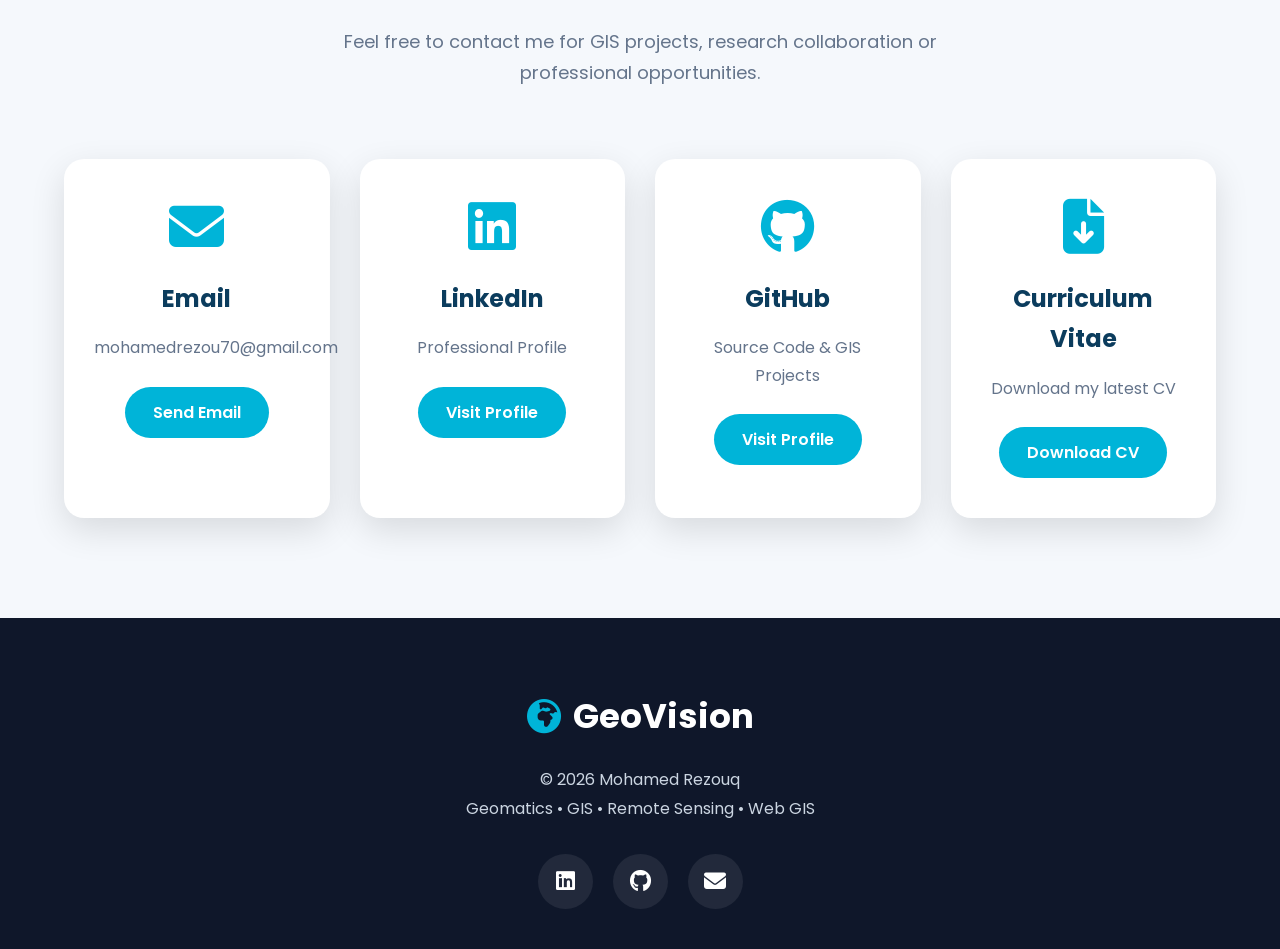
==== commit 197a24b6: "Update index.html" ====
--- a/index.html
+++ b/index.html
@@ -558,7 +558,7 @@
 
                     </div>
 
-                    <a href="#" class="btn-small">
+                    <a href="urban-expansion.html" class="btn-small">
 
                         View Project
 
--- a/style.css
+++ b/style.css
@@ -274,7 +274,7 @@
 
 .hero h1{
 
-font-size:62px;
+font-size:50px;
 
 font-weight:800;
 
